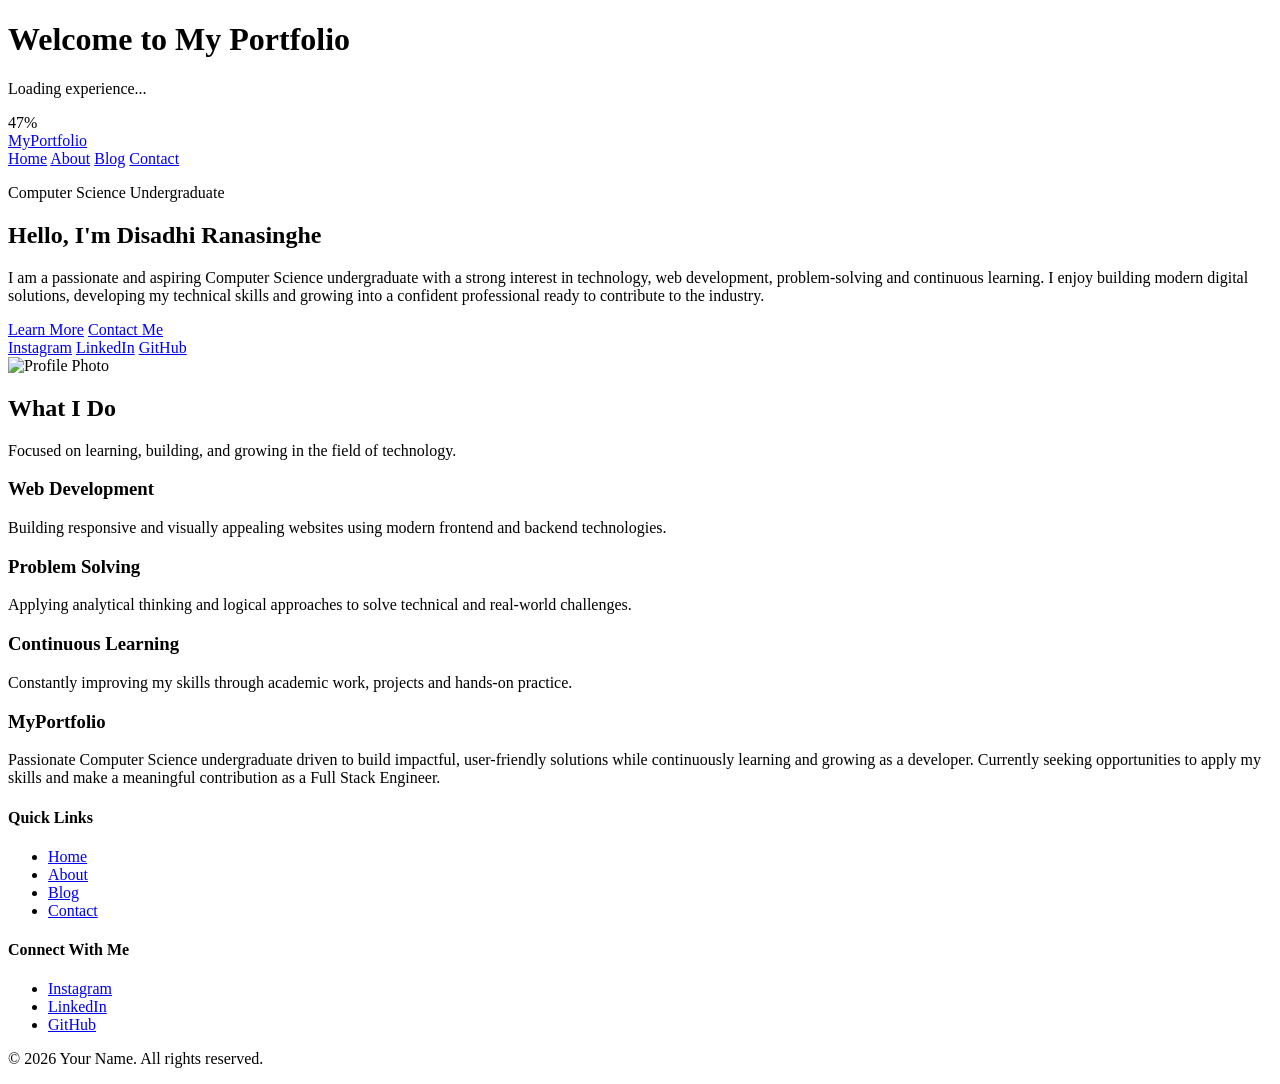
==== index.html @ 4876c29c "Added main pages of the portfolio Created main four pages of the portfolio which are index.html, abo" ====
<!DOCTYPE html>
<html lang="en">
<head>
  <meta charset="UTF-8" />
  <meta name="viewport" content="width=device-width, initial-scale=1.0" />
  <title>Home | Professional Portfolio</title>
  <link rel="stylesheet" href="style.css" />
</head>
<body>
<div id="welcome-screen">
  <div class="loader-box">
    <h1>Welcome to My Portfolio</h1>
    <p>Loading experience...</p>

    <div class="progress-wrap">
      <div class="progress-bar" id="progress-bar"></div>
    </div>

    <div class="progress-count" id="progress-count">1%</div>
  </div>
</div>

  <header class="header">
    <div class="container nav-container">
      <a href="index.html" class="logo">MyPortfolio</a>
      <nav class="nav">
        <a href="index.html" class="active">Home</a>
        <a href="about.html">About</a>
        <a href="blog.html">Blog</a>
        <a href="contact.html">Contact</a>
      </nav>
    </div>
  </header>

  <section class="hero">
    <div class="container hero-grid">
      <div class="hero-text fade-up">
        <p class="tag">Computer Science Undergraduate</p>
        <h1>Hello, I'm <span>Disadhi Ranasinghe</span></h1>
        <p class="lead">
          I am a passionate and aspiring Computer Science undergraduate with a strong
          interest in technology, web development, problem-solving and continuous
          learning. I enjoy building modern digital solutions, developing my technical
          skills and growing into a confident professional ready to contribute to the industry.
        </p>

        <div class="hero-buttons">
          <a href="about.html" class="btn btn-primary">Learn More</a>
          <a href="contact.html" class="btn btn-outline">Contact Me</a>
        </div>

        <div class="social-links">
          <a href="https://www.instagram.com/_disdyyy_?igsh=MXgzbHI1anJtemptaA%3D%3D&utm_source=qr" target="_blank">Instagram</a>
          <a href="https://www.linkedin.com/in/disadhi-ranasinghe-a74734332/" target="_blank">LinkedIn</a>
          <a href="https://github.com/disdyy" target="_blank">GitHub</a>
        </div>
      </div>

      <div class="hero-image fade-in">
        <img src="Images/Me.png" alt="Profile Photo" />
      </div>
    </div>
  </section>

  <section class="highlights section">
    <div class="container">
      <div class="section-title">
        <h2>What I Do</h2>
        <p>Focused on learning, building, and growing in the field of technology.</p>
      </div>

      <div class="card-grid">
        <div class="info-card">
          <h3>Web Development</h3>
          <p>
            Building responsive and visually appealing websites using modern frontend
            and backend technologies.
          </p>
        </div>
        <div class="info-card">
          <h3>Problem Solving</h3>
          <p>
            Applying analytical thinking and logical approaches to solve technical
            and real-world challenges.
          </p>
        </div>
        <div class="info-card">
          <h3>Continuous Learning</h3>
          <p>
            Constantly improving my skills through academic work, projects and
            hands-on practice.
          </p>
        </div>
      </div>
    </div>
  </section>

  <footer class="footer">
    <div class="container footer-grid">
      <div>
        <h3>MyPortfolio</h3>
        <p>Passionate Computer Science undergraduate driven to build impactful, user-friendly solutions while continuously learning and growing as a developer.
          Currently seeking opportunities to apply my skills and make a meaningful contribution as a Full Stack Engineer.
        </p>
      </div>

      <div>
        <h4>Quick Links</h4>
        <ul class="footer-links">
          <li><a href="index.html">Home</a></li>
          <li><a href="about.html">About</a></li>
          <li><a href="blog.html">Blog</a></li>
          <li><a href="contact.html">Contact</a></li>
        </ul>
      </div>

      <div>
        <h4>Connect With Me</h4>
        <ul class="footer-links">
          <li><a href="https://instagram.com/yourprofile" target="_blank">Instagram</a></li>
          <li><a href="https://linkedin.com/in/yourprofile" target="_blank">LinkedIn</a></li>
          <li><a href="https://github.com/yourprofile" target="_blank">GitHub</a></li>
        </ul>
      </div>
    </div>
    <div class="footer-bottom">
      <p>&copy; 2026 Your Name. All rights reserved.</p>
    </div>
  </footer>

  <script>
  window.addEventListener("load", function () {
    const welcomeScreen = document.getElementById("welcome-screen");
    const progressBar = document.getElementById("progress-bar");
    const progressCount = document.getElementById("progress-count");

    let count = 1;

    const interval = setInterval(() => {
      progressCount.textContent = count + "%";
      progressBar.style.width = count + "%";

      if (count >= 100) {
        clearInterval(interval);

        setTimeout(() => {
          welcomeScreen.classList.add("hide");
        }, 300);
      }

      count++;
    }, 25);
  });
</script>

</body>
</html>
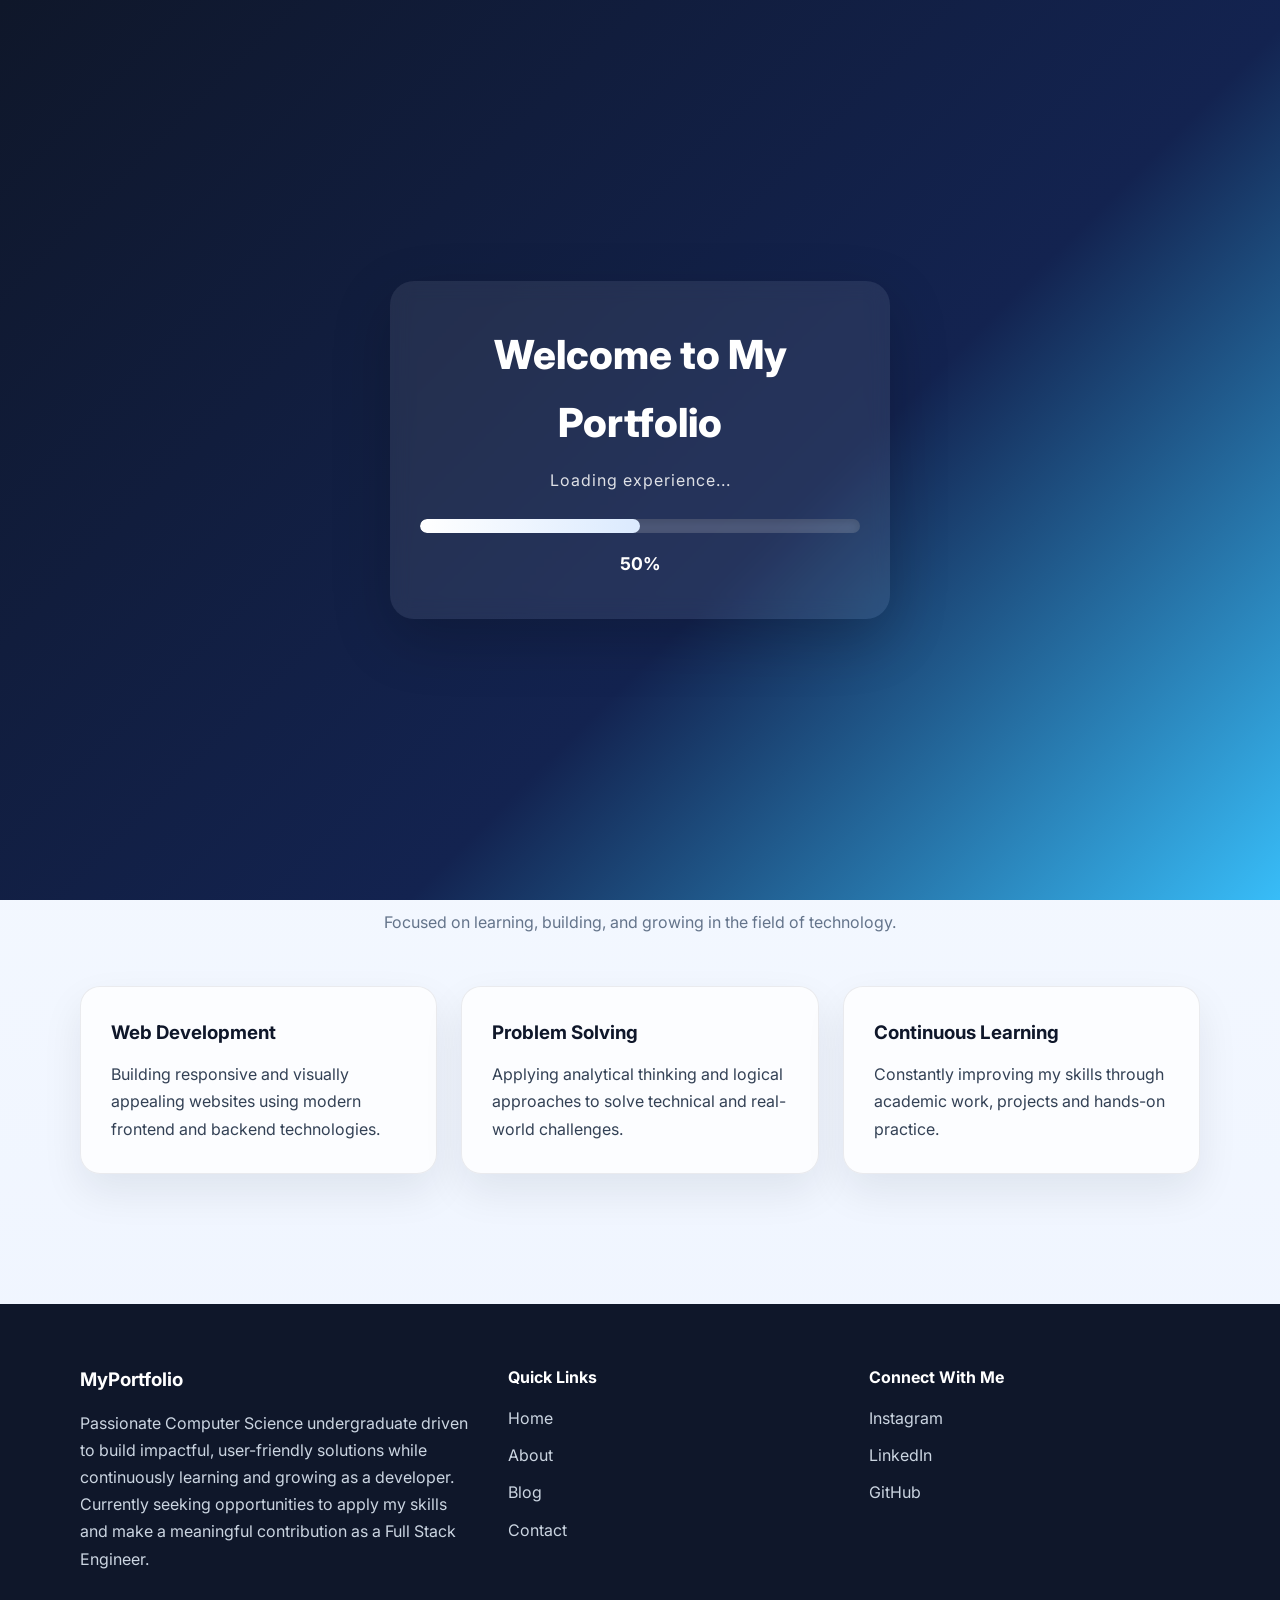
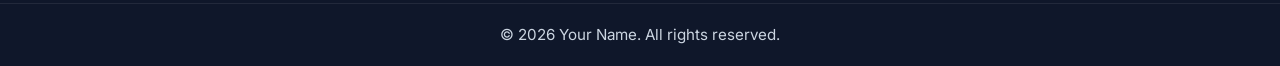
==== commit 7e81646f: "Fix image source case sensitivity in index.html" ====
--- a/index.html
+++ b/index.html
@@ -57,7 +57,7 @@
       </div>
 
       <div class="hero-image fade-in">
-        <img src="Images/Me.png" alt="Profile Photo" />
+        <img src="Images/me.png" alt="Profile Photo" />
       </div>
     </div>
   </section>
@@ -154,4 +154,4 @@
 </script>
 
 </body>
-</html>+</html>
--- a/style.css
+++ b/style.css
@@ -0,0 +1,638 @@
+@import url('https://fonts.googleapis.com/css2?family=Inter:wght@300;400;500;600;700;800;900&display=swap');
+
+:root {
+  --primary: #1d4ed8;
+  --primary-dark: #153e9f;
+  --secondary: #0f172a;
+  --accent: #38bdf8;
+  --light: #f8fafc;
+  --white: #ffffff;
+  --text: #334155;
+  --muted: #64748b;
+  --border: rgba(15, 23, 42, 0.08);
+  --shadow: 0 18px 40px rgba(15, 23, 42, 0.08);
+  --radius: 20px;
+  --transition: all 0.35s ease;
+}
+
+* {
+  margin: 0;
+  padding: 0;
+  box-sizing: border-box;
+}
+
+html {
+  scroll-behavior: smooth;
+}
+
+body {
+  font-family: 'Inter', sans-serif;
+  background: linear-gradient(180deg, #f8fbff 0%, #eef4ff 100%);
+  color: var(--text);
+  line-height: 1.7;
+}
+
+img {
+  width: 100%;
+  display: block;
+}
+
+a {
+  text-decoration: none;
+  color: inherit;
+}
+
+ul {
+  list-style: none;
+}
+
+.container {
+  width: min(1120px, 90%);
+  margin: 0 auto;
+}
+
+.section {
+  padding: 90px 0;
+}
+
+.top-space {
+  margin-top: 24px;
+}
+
+/* Header */
+.header {
+  position: sticky;
+  top: 0;
+  z-index: 1000;
+  background: rgba(255, 255, 255, 0.88);
+  backdrop-filter: blur(12px);
+  border-bottom: 1px solid var(--border);
+}
+
+.nav-container {
+  display: flex;
+  align-items: center;
+  justify-content: space-between;
+  padding: 18px 0;
+}
+
+.logo {
+  font-size: 1.5rem;
+  font-weight: 800;
+  color: var(--secondary);
+  letter-spacing: 0.5px;
+}
+
+.nav {
+  display: flex;
+  gap: 26px;
+}
+
+.nav a {
+  position: relative;
+  font-weight: 600;
+  color: var(--muted);
+  transition: var(--transition);
+}
+
+.nav a:hover,
+.nav a.active {
+  color: var(--primary);
+}
+
+.nav a::after {
+  content: "";
+  position: absolute;
+  left: 0;
+  bottom: -8px;
+  width: 0;
+  height: 2px;
+  background: var(--primary);
+  transition: var(--transition);
+}
+
+.nav a:hover::after,
+.nav a.active::after {
+  width: 100%;
+}
+
+/* Hero */
+.hero {
+  padding: 100px 0 80px;
+}
+
+.hero-grid {
+  display: grid;
+  grid-template-columns: 1.2fr 0.8fr;
+  align-items: center;
+  gap: 50px;
+}
+
+.tag {
+  display: inline-block;
+  padding: 8px 16px;
+  border-radius: 999px;
+  background: rgba(29, 78, 216, 0.08);
+  color: var(--primary);
+  font-weight: 700;
+  font-size: 0.9rem;
+  margin-bottom: 18px;
+}
+
+.hero-text h1 {
+  font-size: 3.4rem;
+  line-height: 1.15;
+  color: var(--secondary);
+  margin-bottom: 18px;
+}
+
+.hero-text h1 span {
+  color: var(--primary);
+}
+
+.lead {
+  font-size: 1.08rem;
+  color: var(--muted);
+  max-width: 620px;
+}
+
+.hero-buttons {
+  display: flex;
+  gap: 16px;
+  margin: 30px 0 24px;
+  flex-wrap: wrap;
+}
+
+.btn {
+  display: inline-block;
+  padding: 14px 24px;
+  border-radius: 12px;
+  font-weight: 700;
+  transition: var(--transition);
+}
+
+.btn-primary {
+  background: var(--primary);
+  color: var(--white);
+  box-shadow: var(--shadow);
+}
+
+.btn-primary:hover {
+  background: var(--primary-dark);
+  transform: translateY(-3px);
+}
+
+.btn-outline {
+  border: 2px solid var(--primary);
+  color: var(--primary);
+  background: transparent;
+}
+
+.btn-outline:hover {
+  background: var(--primary);
+  color: var(--white);
+  transform: translateY(-3px);
+}
+
+.cv-btn {
+  display: inline-flex;
+  align-items: center;
+  justify-content: center;
+  min-width: 220px;
+  padding: 14px 28px;
+  margin-top: 20px;
+  text-align: center;
+  border-radius: 12px;
+}
+
+.cv-btn,
+.cv-btn:link,
+.cv-btn:visited,
+.cv-btn:hover,
+.cv-btn:active {
+  color: #ffffff !important;
+}
+
+.hero-image {
+  position: relative;
+}
+
+.hero-image img,
+.about-image img {
+  border-radius: 28px;
+  box-shadow: 0 24px 60px rgba(15, 23, 42, 0.16);
+  object-fit: cover;
+}
+
+.hero-image img {
+  max-height: 620px;
+}
+
+/* Social links */
+.social-links {
+  display: flex;
+  gap: 20px;
+  flex-wrap: wrap;
+}
+
+.social-links a {
+  color: var(--secondary);
+  font-weight: 600;
+  transition: var(--transition);
+}
+
+.project-content a {
+  color: var(--primary);
+  font-weight: 700;
+}
+
+.project-content a:hover {
+  text-decoration: underline;
+}
+
+.social-links a:hover {
+  color: var(--primary);
+  transform: translateY(-2px);
+}
+
+/* Common sections */
+.section-title {
+  text-align: center;
+  margin-bottom: 50px;
+}
+
+.section-title h2 {
+  font-size: 2.3rem;
+  color: var(--secondary);
+  margin-bottom: 10px;
+}
+
+.section-title p {
+  color: var(--muted);
+}
+
+.card-grid {
+  display: grid;
+  grid-template-columns: repeat(3, 1fr);
+  gap: 24px;
+}
+
+.info-card,
+.mini-card,
+.contact-card {
+  background: rgba(255, 255, 255, 0.78);
+  border: 1px solid var(--border);
+  border-radius: var(--radius);
+  padding: 30px;
+  box-shadow: var(--shadow);
+  transition: var(--transition);
+}
+
+.info-card:hover,
+.mini-card:hover,
+.contact-card:hover,
+.project-card:hover {
+  transform: translateY(-8px);
+}
+
+.info-card h3,
+.mini-card h3,
+.contact-card h2 {
+  color: var(--secondary);
+  margin-bottom: 12px;
+}
+
+/* Page banner */
+.page-banner {
+  padding: 90px 0 60px;
+  text-align: center;
+}
+
+.page-banner h1 {
+  font-size: 3rem;
+  color: var(--secondary);
+  margin-bottom: 12px;
+}
+
+.page-banner p {
+  color: var(--muted);
+  font-size: 1.05rem;
+}
+
+/* About page */
+.about-grid {
+  display: grid;
+  grid-template-columns: 0.9fr 1.1fr;
+  gap: 50px;
+  align-items: flex-start;
+}
+
+.about-text h2 {
+  font-size: 2.3rem;
+  color: var(--secondary);
+  margin-bottom: 18px;
+}
+
+.about-text p {
+  color: var(--text);
+  margin-bottom: 22px;
+}
+
+.about-points {
+  display: grid;
+  grid-template-columns: 1fr;
+  gap: 18px;
+}
+
+/* Blog / Projects */
+.project-list {
+  display: grid;
+  gap: 30px;
+}
+
+.project-card {
+  display: grid;
+  grid-template-columns: 0.95fr 1.05fr;
+  gap: 28px;
+  align-items: center;
+  background: rgba(255, 255, 255, 0.8);
+  border: 1px solid var(--border);
+  border-radius: 24px;
+  overflow: hidden;
+  box-shadow: var(--shadow);
+  transition: var(--transition);
+}
+
+.project-card img {
+  height: 100%;
+  min-height: 280px;
+  object-fit: cover;
+}
+
+.project-content {
+  padding: 30px;
+}
+
+.project-content h2 {
+  color: var(--secondary);
+  margin-bottom: 10px;
+  font-size: 1.7rem;
+}
+
+.tech-stack {
+  color: var(--primary);
+  font-weight: 700;
+  margin-bottom: 16px;
+}
+
+/* Contact */
+.contact-grid {
+  display: grid;
+  grid-template-columns: 1fr 1fr;
+  gap: 28px;
+}
+
+.contact-card p {
+  margin-bottom: 12px;
+}
+
+.contact-card a {
+  color: var(--primary);
+  word-break: break-word;
+}
+
+/* Footer */
+.footer {
+  background: var(--secondary);
+  color: #cbd5e1;
+  margin-top: 40px;
+}
+
+.footer-grid {
+  display: grid;
+  grid-template-columns: 1.2fr 1fr 1fr;
+  gap: 30px;
+  padding: 60px 0 30px;
+}
+
+.footer h3,
+.footer h4 {
+  color: var(--white);
+  margin-bottom: 14px;
+}
+
+.footer-links li {
+  margin-bottom: 10px;
+}
+
+.footer-links a {
+  color: #cbd5e1;
+  transition: var(--transition);
+}
+
+.footer-links a:hover {
+  color: var(--accent);
+}
+
+.footer-bottom {
+  text-align: center;
+  padding: 18px 0;
+  border-top: 1px solid rgba(255, 255, 255, 0.08);
+  font-size: 0.95rem;
+}
+
+/* Animations */
+.fade-up {
+  animation: fadeUp 1s ease forwards;
+}
+
+.fade-in {
+  animation: fadeIn 1.2s ease forwards;
+}
+
+@keyframes fadeUp {
+  from {
+    opacity: 0;
+    transform: translateY(35px);
+  }
+  to {
+    opacity: 1;
+    transform: translateY(0);
+  }
+}
+
+@keyframes fadeIn {
+  from {
+    opacity: 0;
+    transform: scale(0.96);
+  }
+  to {
+    opacity: 1;
+    transform: scale(1);
+  }
+}
+
+/* Responsive */
+@media (max-width: 992px) {
+  .hero-grid,
+  .about-grid,
+  .project-card,
+  .contact-grid,
+  .footer-grid,
+  .card-grid {
+    grid-template-columns: 1fr;
+  }
+
+  .hero-text h1 {
+    font-size: 2.8rem;
+  }
+
+  .page-banner h1 {
+    font-size: 2.4rem;
+  }
+
+  .project-card img {
+    min-height: 240px;
+  }
+}
+
+@media (max-width: 768px) {
+  .nav-container {
+    flex-direction: column;
+    gap: 14px;
+  }
+
+  .nav {
+    flex-wrap: wrap;
+    justify-content: center;
+  }
+
+  .hero {
+    padding-top: 70px;
+  }
+
+  .hero-text h1 {
+    font-size: 2.3rem;
+  }
+
+  .section {
+    padding: 70px 0;
+  }
+
+  .page-banner {
+    padding: 70px 0 40px;
+  }
+
+  .btn {
+    width: 100%;
+    text-align: center;
+  }
+
+  .hero-buttons {
+    flex-direction: column;
+  }
+}
+/* Welcome Screen */
+#welcome-screen {
+  position: fixed;
+  inset: 0;
+  background: linear-gradient(135deg, #0f172a 0%, #132350 60%, #38bdf8 100%);
+  display: flex;
+  align-items: center;
+  justify-content: center;
+  z-index: 5000;
+  transition: opacity 0.8s ease, visibility 0.8s ease;
+}
+
+#welcome-screen.hide {
+  opacity: 0;
+  visibility: hidden;
+  pointer-events: none;
+}
+
+.loader-box {
+  width: min(500px, 88%);
+  text-align: center;
+  color: #ffffff;
+  padding: 40px 30px;
+  border-radius: 24px;
+  background: rgba(255, 255, 255, 0.08);
+  backdrop-filter: blur(10px);
+  box-shadow: 0 20px 60px rgba(0, 0, 0, 0.2);
+  animation: fadeUpLoader 1s ease;
+}
+
+.loader-box h1 {
+  font-size: 2.5rem;
+  margin-bottom: 10px;
+  font-weight: 800;
+}
+
+.loader-box p {
+  font-size: 1rem;
+  margin-bottom: 24px;
+  color: rgba(255, 255, 255, 0.85);
+  letter-spacing: 1px;
+}
+
+.progress-wrap {
+  width: 100%;
+  height: 14px;
+  background: rgba(255, 255, 255, 0.18);
+  border-radius: 999px;
+  overflow: hidden;
+  box-shadow: inset 0 2px 8px rgba(0, 0, 0, 0.15);
+}
+
+.progress-bar {
+  width: 1%;
+  height: 100%;
+  background: linear-gradient(90deg, #ffffff, #dbeafe);
+  border-radius: 999px;
+  transition: width 0.2s linear;
+}
+
+.progress-count {
+  margin-top: 16px;
+  font-size: 1.1rem;
+  font-weight: 700;
+  color: #ffffff;
+}
+
+@keyframes fadeUpLoader {
+  from {
+    opacity: 0;
+    transform: translateY(25px) scale(0.96);
+  }
+  to {
+    opacity: 1;
+    transform: translateY(0) scale(1);
+  }
+}
+@media (max-width: 768px) {
+  .loader-box h1 {
+    font-size: 1.8rem;
+  }
+
+  .loader-box {
+    padding: 30px 20px;
+  }
+
+  .progress-count {
+    font-size: 1rem;
+  }
+}
+@media (max-width: 768px) {
+  .loader-box h1 {
+    font-size: 1.8rem;
+  }
+
+  .loader-box {
+    padding: 30px 20px;
+  }
+
+  .progress-count {
+    font-size: 1rem;
+  }
+}
+
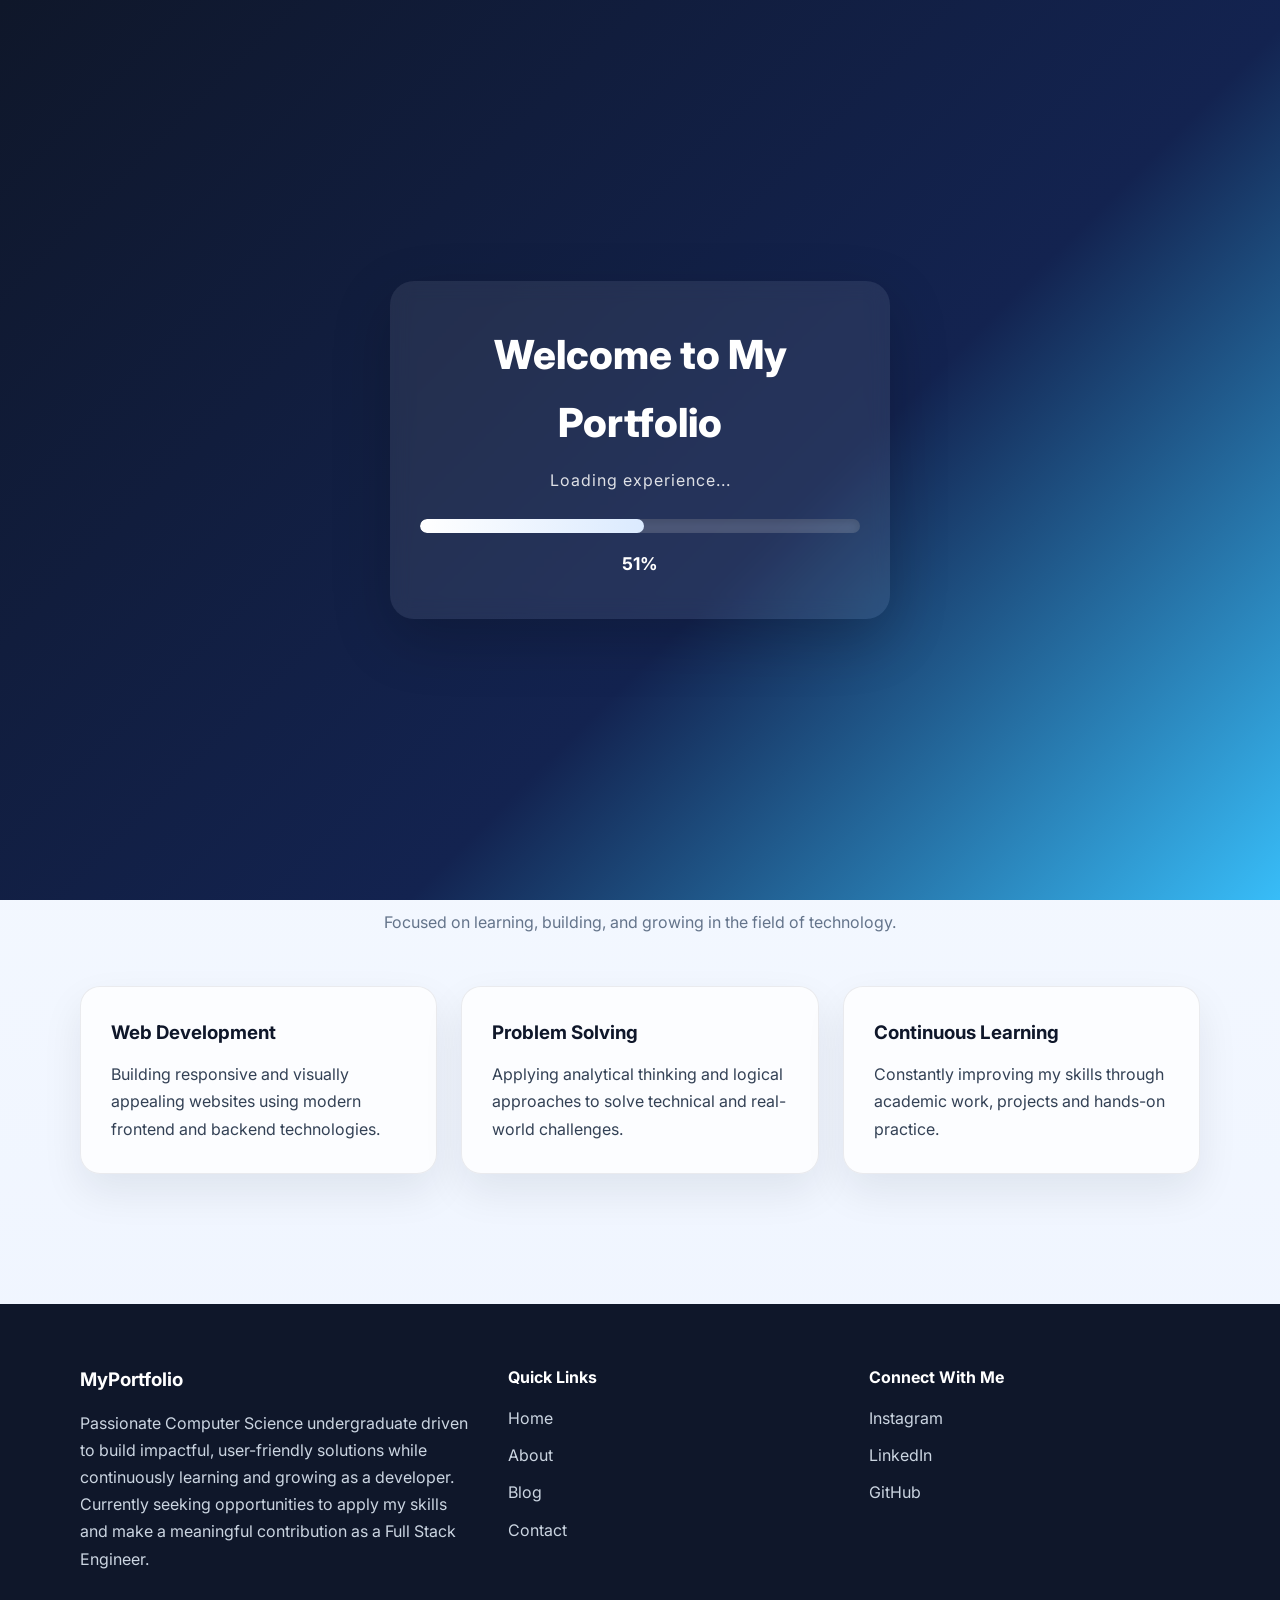
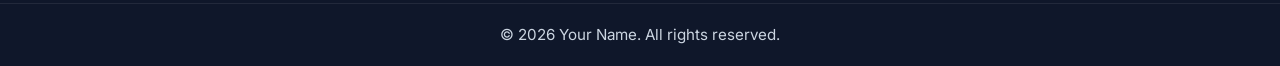
==== commit d32a706e: "Update social media links in footer" ====
--- a/index.html
+++ b/index.html
@@ -117,9 +117,9 @@
       <div>
         <h4>Connect With Me</h4>
         <ul class="footer-links">
-          <li><a href="https://instagram.com/yourprofile" target="_blank">Instagram</a></li>
-          <li><a href="https://linkedin.com/in/yourprofile" target="_blank">LinkedIn</a></li>
-          <li><a href="https://github.com/yourprofile" target="_blank">GitHub</a></li>
+          <li><a href="https://www.instagram.com/_disdyyy_?igsh=MXgzbHI1anJtemptaA%3D%3D&utm_source=qr" target="_blank">Instagram</a></li>
+          <li><a href="https://www.linkedin.com/in/disadhiranasinghe/" target="_blank">LinkedIn</a></li>
+          <li><a href="https://github.com/disdyy" target="_blank">GitHub</a></li>
         </ul>
       </div>
     </div>
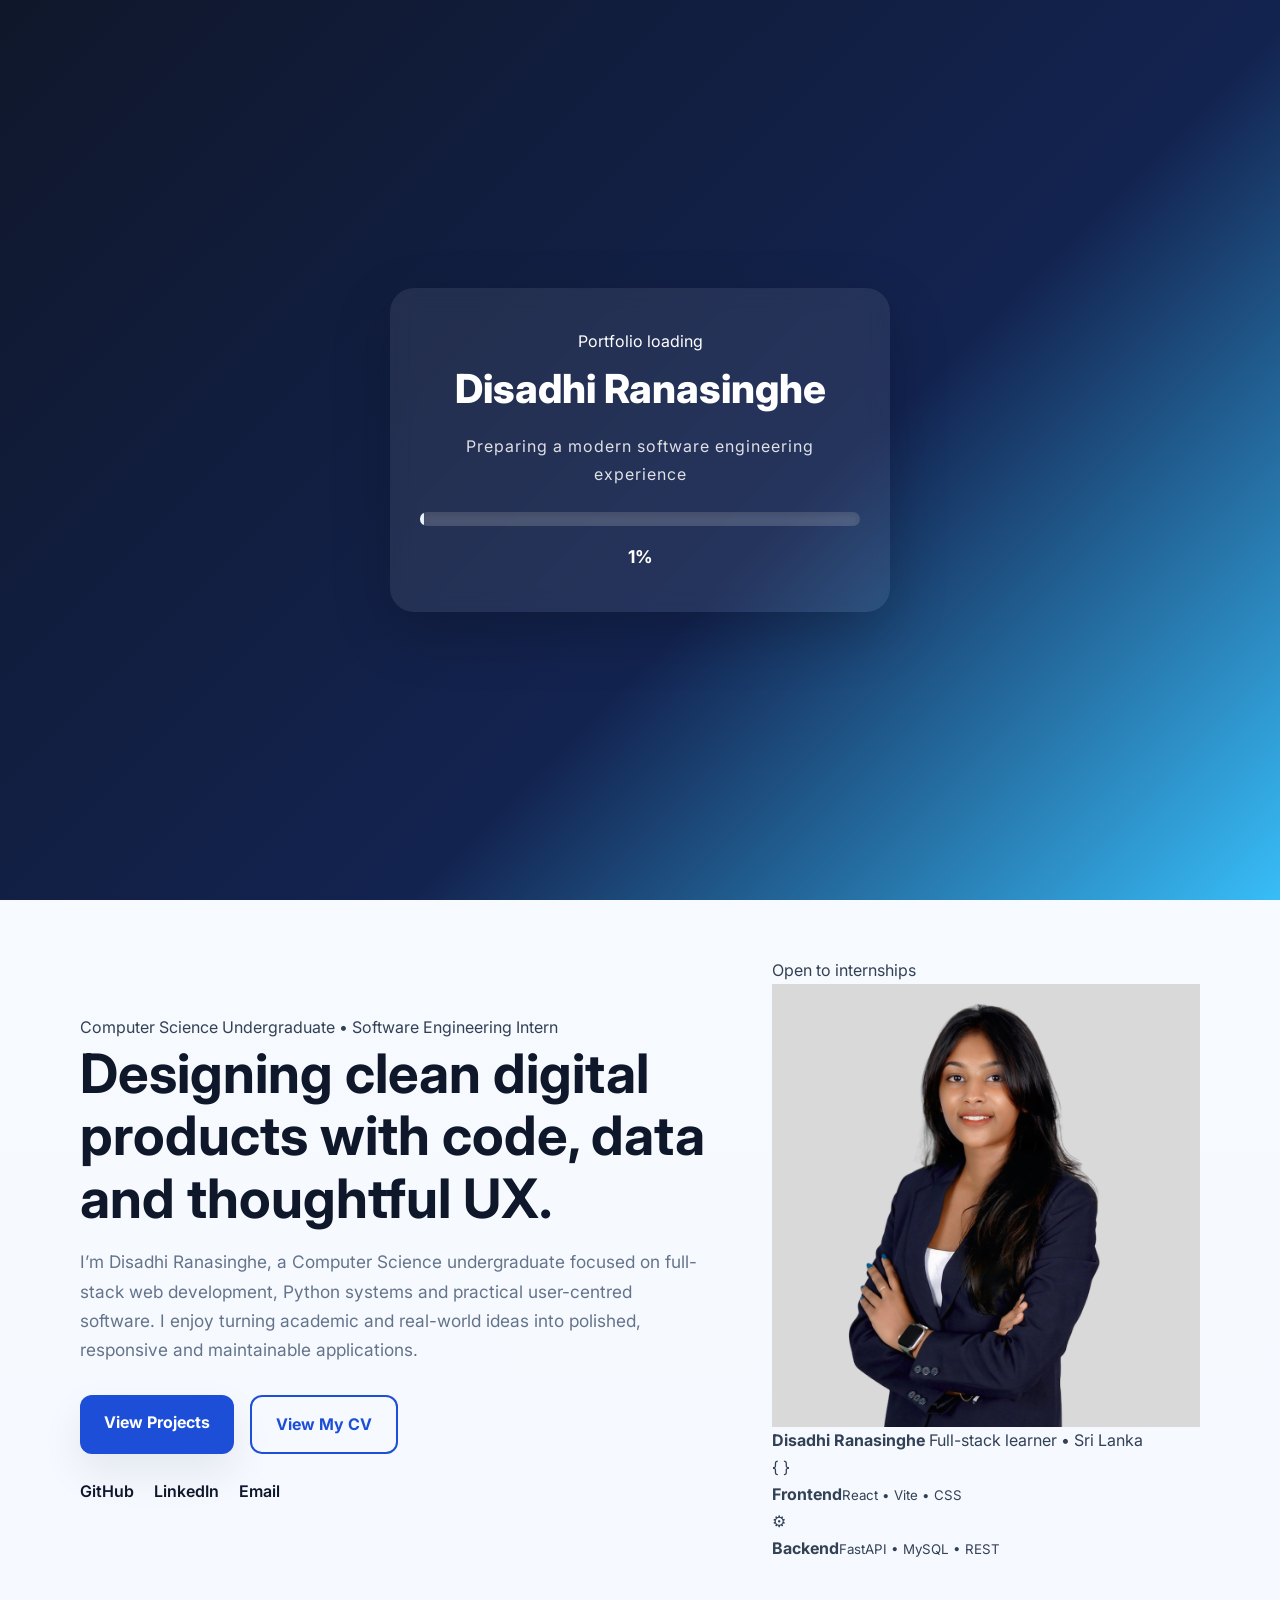
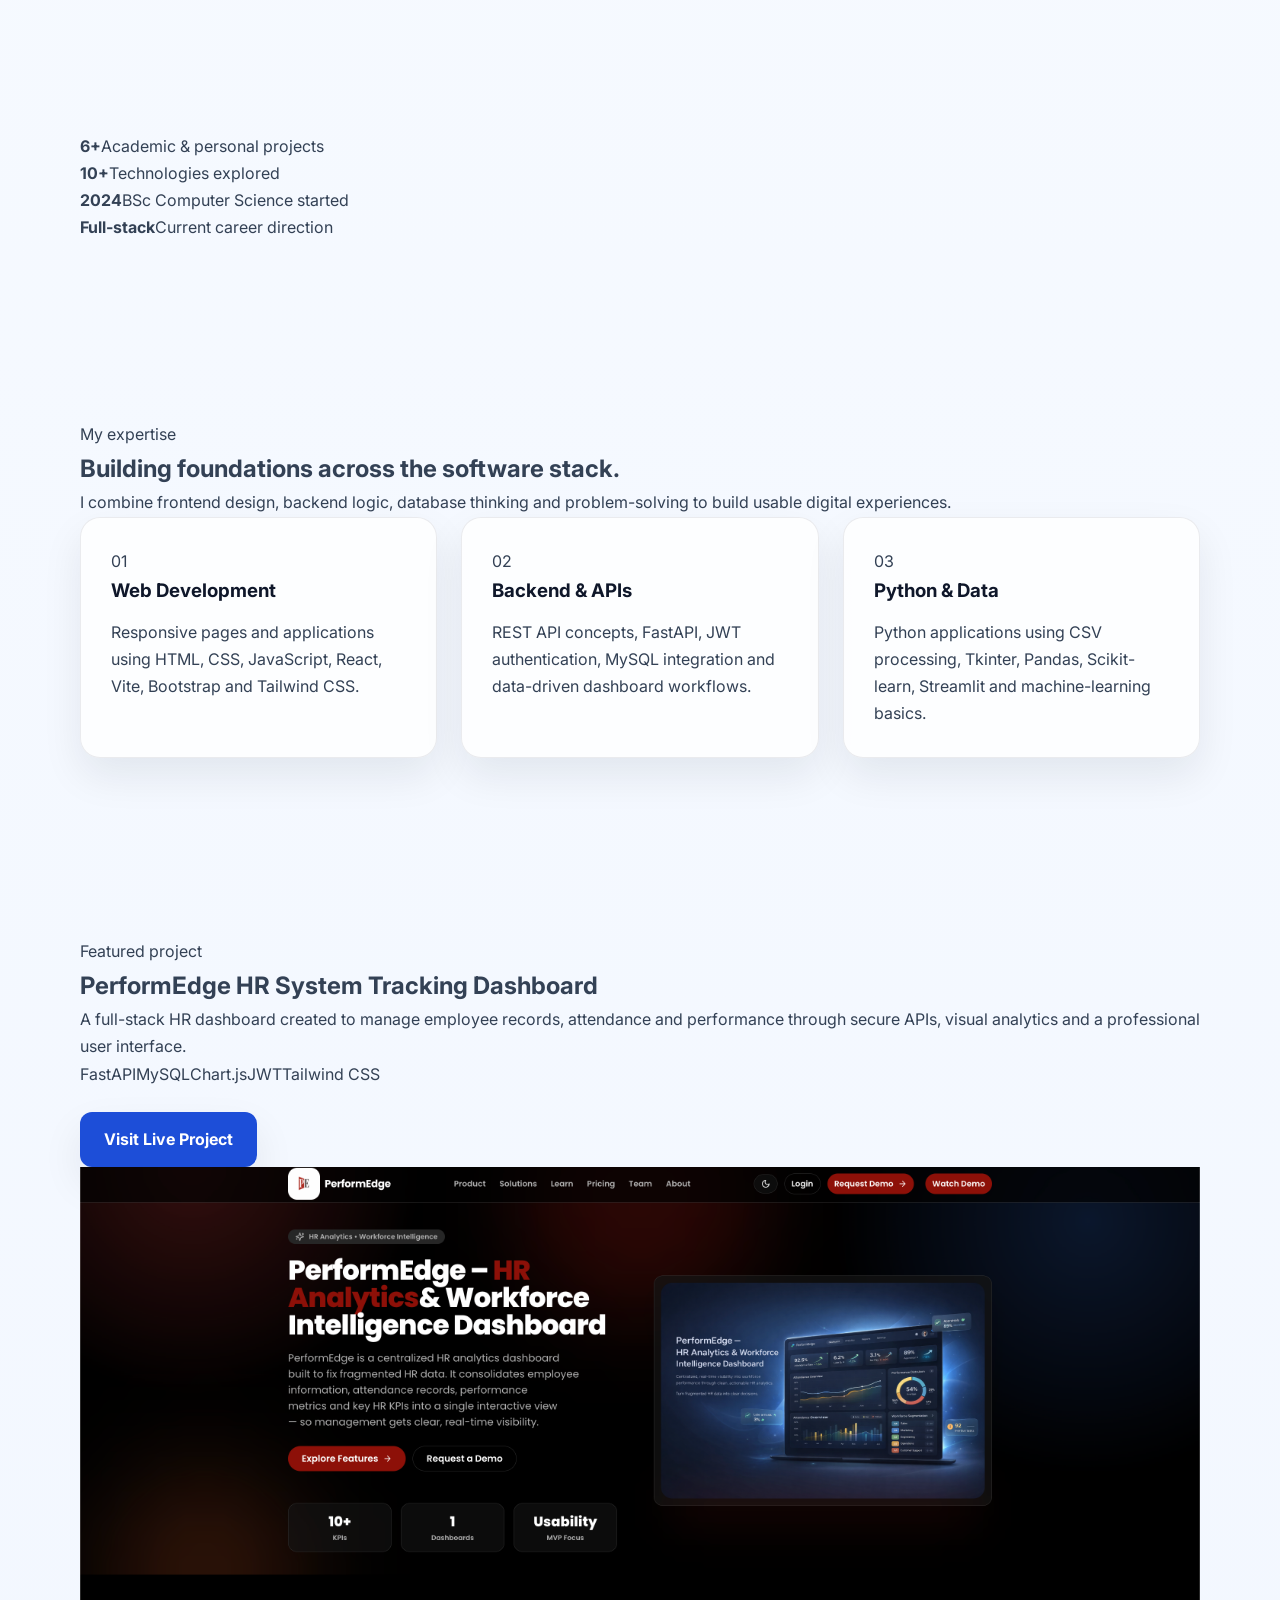
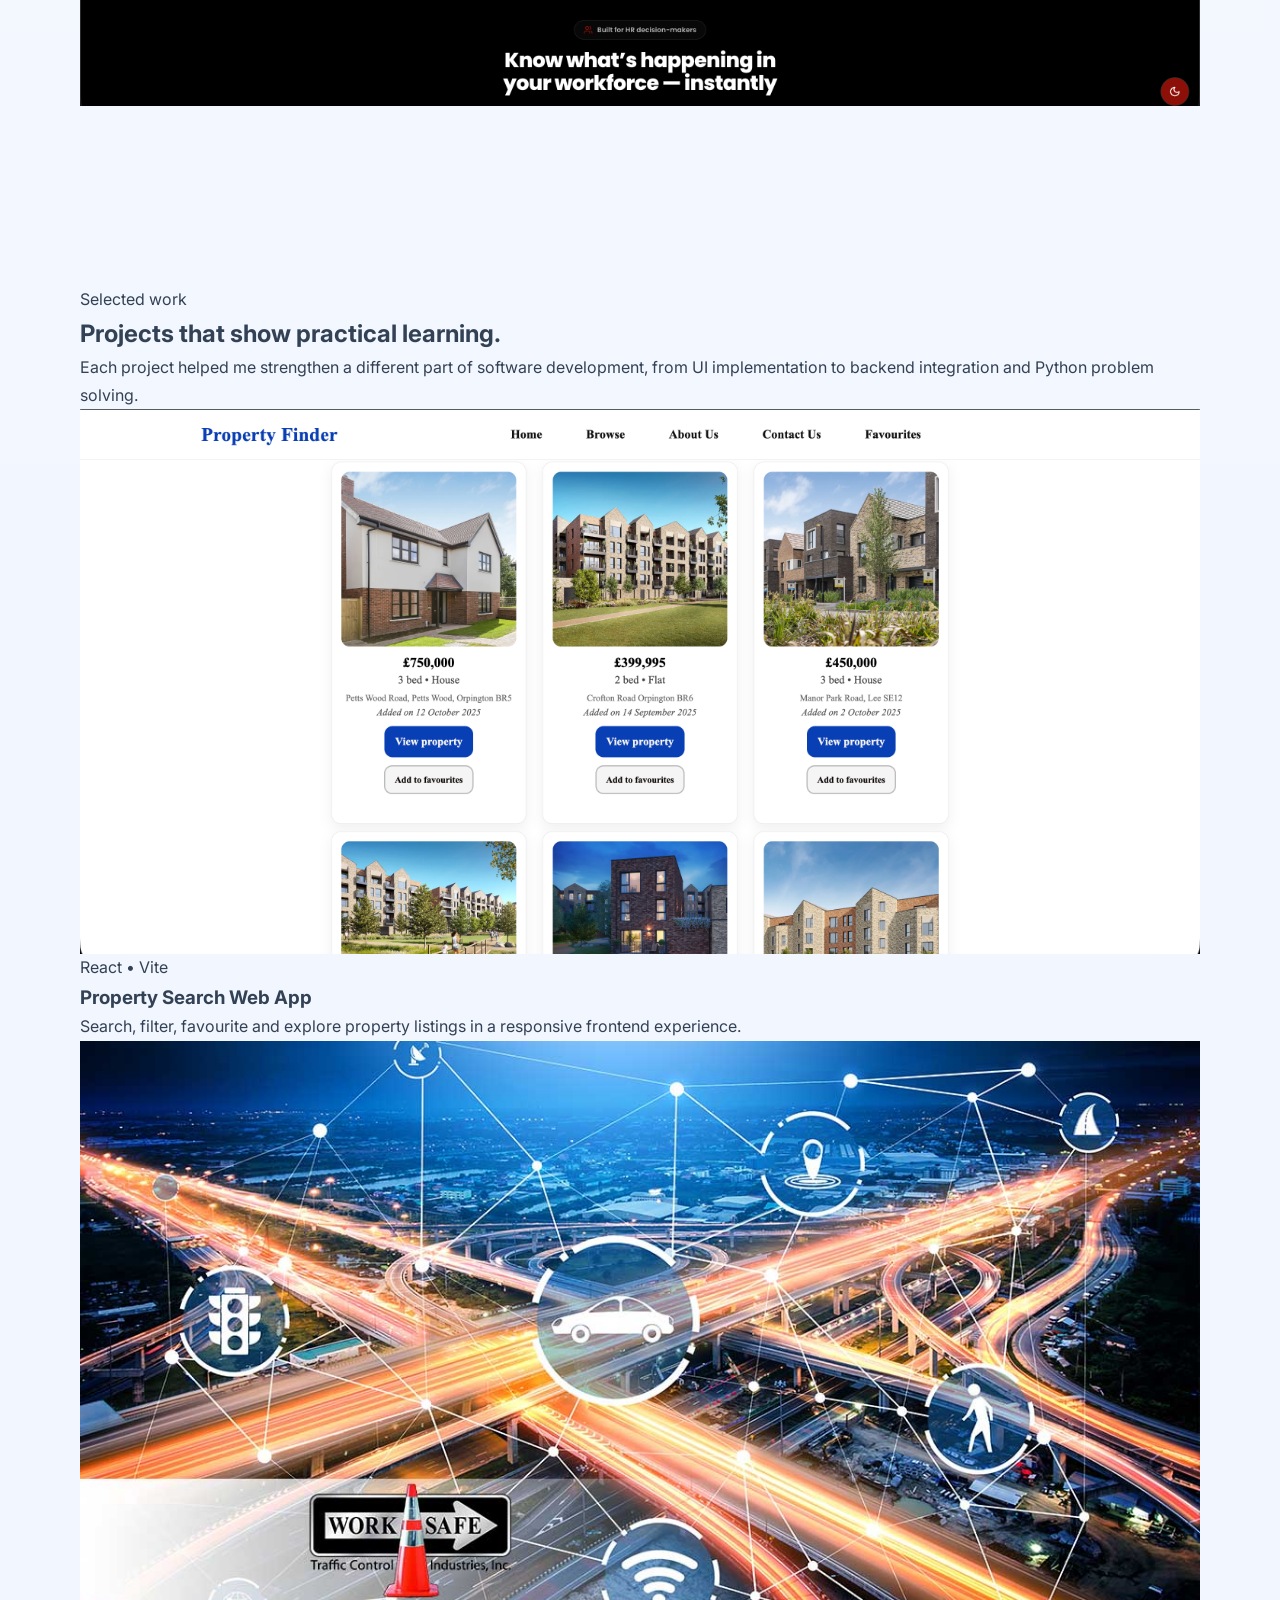
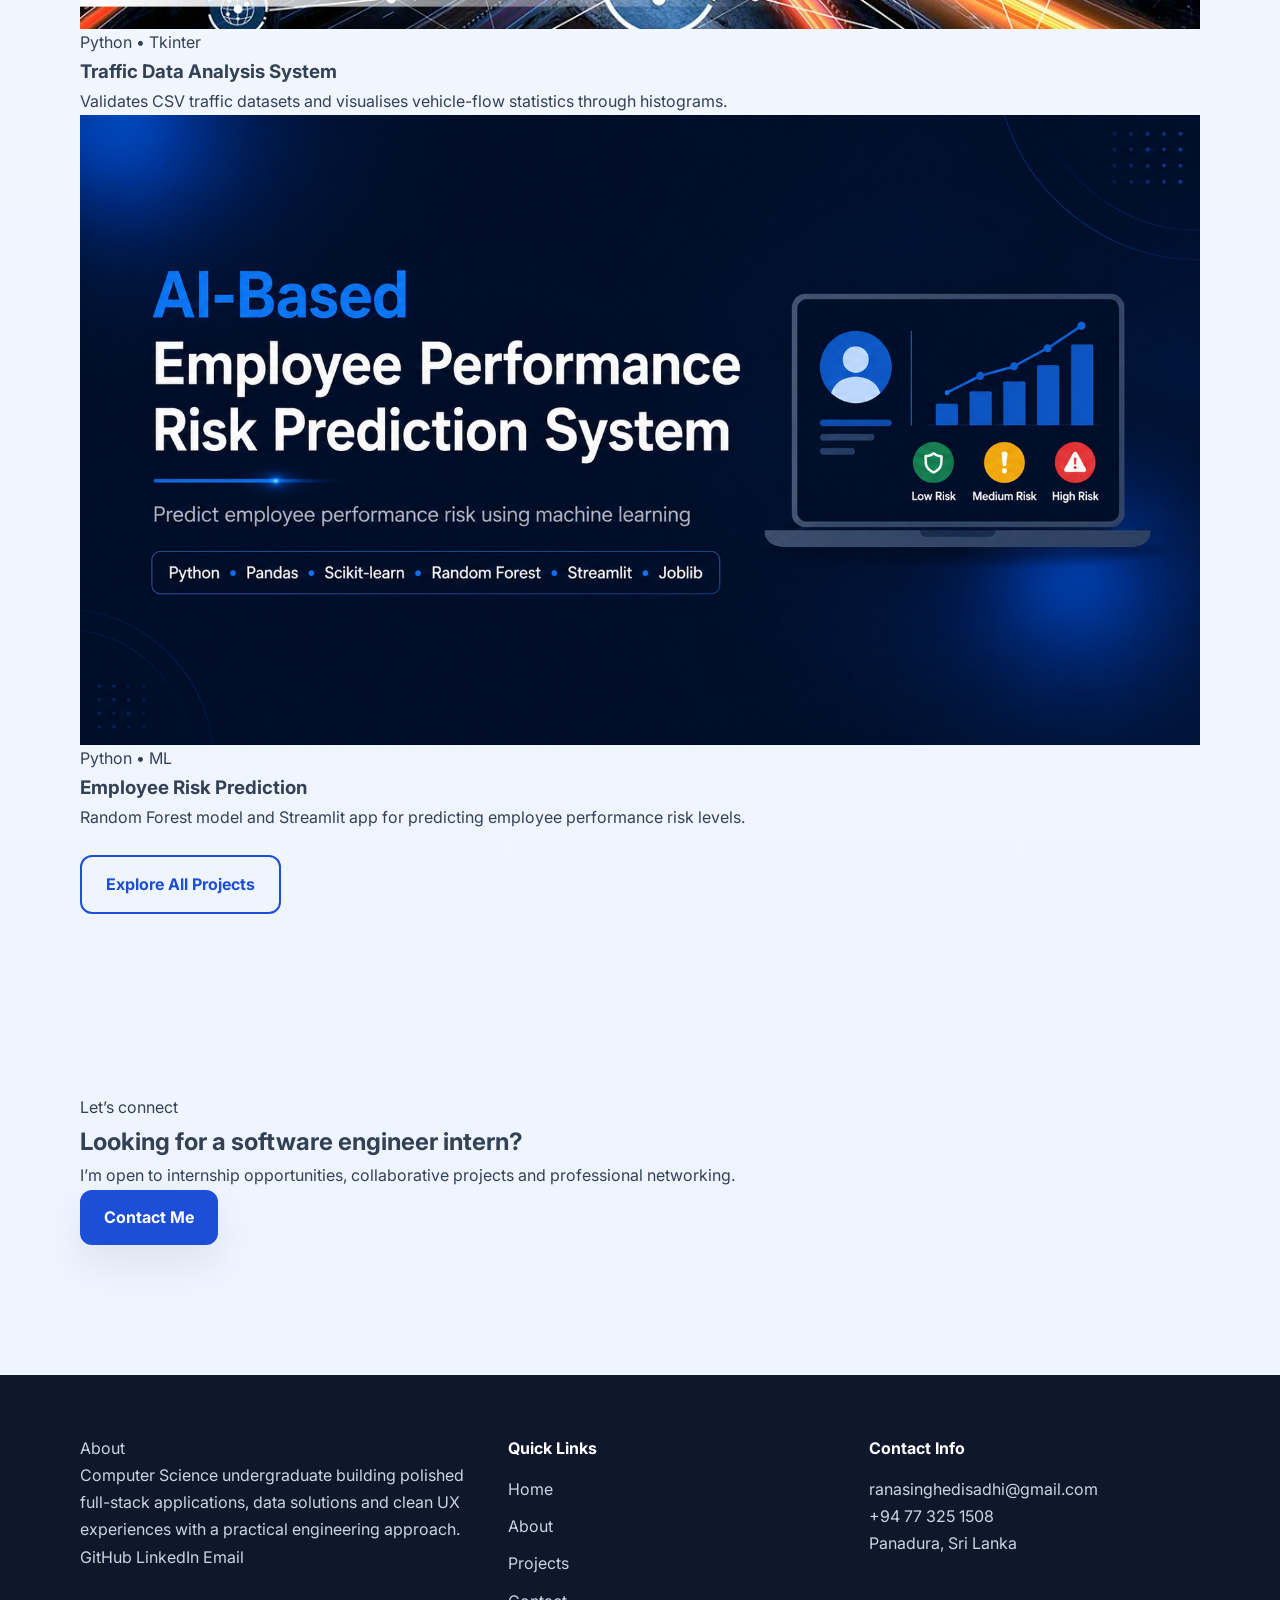
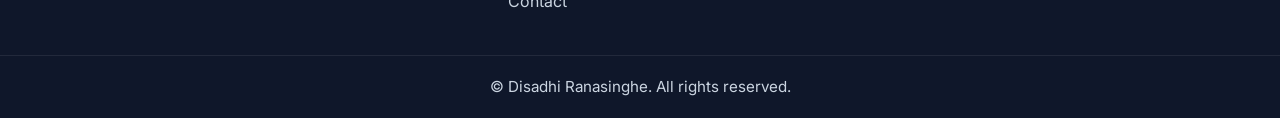
==== commit 723ec7ce: "Revise index.html for portfolio enhancements Updated the homepage layout and content for improved us" ====
--- a/index.html
+++ b/index.html
@@ -3,155 +3,223 @@
 <head>
   <meta charset="UTF-8" />
   <meta name="viewport" content="width=device-width, initial-scale=1.0" />
-  <title>Home | Professional Portfolio</title>
+  <meta name="description" content="Disadhi Ranasinghe - Computer Science undergraduate and software engineering intern portfolio." />
+  <meta name="theme-color" content="#07111f" />
+  <title>Disadhi Ranasinghe | Software Engineering Portfolio</title>
+  <link rel="preconnect" href="https://fonts.googleapis.com" />
+  <link rel="preconnect" href="https://fonts.gstatic.com" crossorigin />
   <link rel="stylesheet" href="style.css" />
 </head>
 <body>
-<div id="welcome-screen">
-  <div class="loader-box">
-    <h1>Welcome to My Portfolio</h1>
-    <p>Loading experience...</p>
-
-    <div class="progress-wrap">
-      <div class="progress-bar" id="progress-bar"></div>
-    </div>
-
-    <div class="progress-count" id="progress-count">1%</div>
+  <div id="welcome-screen" aria-hidden="true">
+    <div class="loader-box">
+      <span class="loader-kicker">Portfolio loading</span>
+      <h1>Disadhi Ranasinghe</h1>
+      <p>Preparing a modern software engineering experience</p>
+      <div class="progress-wrap"><div class="progress-bar" id="progress-bar"></div></div>
+      <div class="progress-count" id="progress-count">1%</div>
+    </div>
   </div>
-</div>
 
   <header class="header">
     <div class="container nav-container">
-      <a href="index.html" class="logo">MyPortfolio</a>
-      <nav class="nav">
+      <a href="index.html" class="logo" aria-label="Disadhi Ranasinghe home">
+        <img src="Images/DR_logo.jpeg" alt="Disadhi Ranasinghe logo" class="logo-img" style="border-radius: 8px;" />
+      </a>
+      <button class="nav-toggle" type="button" aria-label="Open navigation" aria-expanded="false">
+        <span></span><span></span><span></span>
+      </button>
+      <nav class="nav" aria-label="Main navigation">
         <a href="index.html" class="active">Home</a>
         <a href="about.html">About</a>
-        <a href="blog.html">Blog</a>
+        <a href="blog.html">Projects</a>
         <a href="contact.html">Contact</a>
       </nav>
     </div>
   </header>
 
-  <section class="hero">
-    <div class="container hero-grid">
-      <div class="hero-text fade-up">
-        <p class="tag">Computer Science Undergraduate</p>
-        <h1>Hello, I'm <span>Disadhi Ranasinghe</span></h1>
-        <p class="lead">
-          I am a passionate and aspiring Computer Science undergraduate with a strong
-          interest in technology, web development, problem-solving and continuous
-          learning. I enjoy building modern digital solutions, developing my technical
-          skills and growing into a confident professional ready to contribute to the industry.
-        </p>
-
-        <div class="hero-buttons">
-          <a href="about.html" class="btn btn-primary">Learn More</a>
-          <a href="contact.html" class="btn btn-outline">Contact Me</a>
-        </div>
-
-        <div class="social-links">
-          <a href="https://www.instagram.com/_disdyyy_?igsh=MXgzbHI1anJtemptaA%3D%3D&utm_source=qr" target="_blank">Instagram</a>
-          <a href="https://www.linkedin.com/in/disadhi-ranasinghe-a74734332/" target="_blank">LinkedIn</a>
-          <a href="https://github.com/disdyy" target="_blank">GitHub</a>
-        </div>
-      </div>
-
-      <div class="hero-image fade-in">
-        <img src="Images/me.png" alt="Profile Photo" />
-      </div>
-    </div>
-  </section>
-
-  <section class="highlights section">
-    <div class="container">
-      <div class="section-title">
-        <h2>What I Do</h2>
-        <p>Focused on learning, building, and growing in the field of technology.</p>
-      </div>
-
-      <div class="card-grid">
-        <div class="info-card">
-          <h3>Web Development</h3>
-          <p>
-            Building responsive and visually appealing websites using modern frontend
-            and backend technologies.
+  <main>
+    <section class="hero hero-home" id="home">
+      <div class="hero-orb hero-orb-one"></div>
+      <div class="hero-orb hero-orb-two"></div>
+      <div class="container hero-grid">
+        <div class="hero-text reveal">
+          <p class="eyebrow">Computer Science Undergraduate • Software Engineering Intern</p>
+          <h1>Designing clean digital products with code, data and thoughtful UX.</h1>
+          <p class="lead">
+            I’m Disadhi Ranasinghe, a Computer Science undergraduate focused on full-stack web development, Python systems and practical user-centred software. I enjoy turning academic and real-world ideas into polished, responsive and maintainable applications.
           </p>
-        </div>
-        <div class="info-card">
-          <h3>Problem Solving</h3>
-          <p>
-            Applying analytical thinking and logical approaches to solve technical
-            and real-world challenges.
-          </p>
-        </div>
-        <div class="info-card">
-          <h3>Continuous Learning</h3>
-          <p>
-            Constantly improving my skills through academic work, projects and
-            hands-on practice.
-          </p>
-        </div>
-      </div>
-    </div>
-  </section>
+
+          <div class="hero-buttons">
+            <a href="blog.html" class="btn btn-primary">View Projects</a>
+            <a href="CV/Disadhi_Ranasinghe_CV.pdf" target="_blank" rel="noopener" class="btn btn-outline">View My CV</a>
+          </div>
+
+          <div class="social-links" aria-label="Social links">
+            <a href="https://github.com/disdyy" target="_blank" rel="noopener">GitHub</a>
+            <a href="https://www.linkedin.com/in/disadhi-ranasinghe-a74734332/" target="_blank" rel="noopener">LinkedIn</a>
+            <a href="mailto:ranasinghedisadhi@gmail.com">Email</a>
+          </div>
+        </div>
+
+        <div class="hero-visual reveal delay-1">
+          <div class="profile-card">
+            <div class="status-pill"><span></span> Open to internships</div>
+            <img src="Images/me.png" alt="Disadhi Ranasinghe" />
+            <div class="profile-meta">
+              <strong>Disadhi Ranasinghe</strong>
+              <span>Full-stack learner • Sri Lanka</span>
+            </div>
+          </div>
+          <div class="floating-card floating-card-top">
+            <span class="floating-icon">{ }</span>
+            <div><strong>Frontend</strong><small>React • Vite • CSS</small></div>
+          </div>
+          <div class="floating-card floating-card-bottom">
+            <span class="floating-icon">⚙</span>
+            <div><strong>Backend</strong><small>FastAPI • MySQL • REST</small></div>
+          </div>
+        </div>
+      </div>
+    </section>
+
+    <section class="section compact-section">
+      <div class="container stats-grid reveal">
+        <div class="stat-card"><strong>6+</strong><span>Academic & personal projects</span></div>
+        <div class="stat-card"><strong>10+</strong><span>Technologies explored</span></div>
+        <div class="stat-card"><strong>2024</strong><span>BSc Computer Science started</span></div>
+        <div class="stat-card"><strong>Full-stack</strong><span>Current career direction</span></div>
+      </div>
+    </section>
+
+    <section class="section" id="expertise">
+      <div class="container">
+        <div class="section-heading reveal">
+          <span class="section-label">My expertise</span>
+          <h2>Building foundations across the software stack.</h2>
+          <p>I combine frontend design, backend logic, database thinking and problem-solving to build usable digital experiences.</p>
+        </div>
+
+        <div class="card-grid expertise-grid">
+          <article class="info-card reveal">
+            <span class="card-icon">01</span>
+            <h3>Web Development</h3>
+            <p>Responsive pages and applications using HTML, CSS, JavaScript, React, Vite, Bootstrap and Tailwind CSS.</p>
+          </article>
+          <article class="info-card reveal delay-1">
+            <span class="card-icon">02</span>
+            <h3>Backend & APIs</h3>
+            <p>REST API concepts, FastAPI, JWT authentication, MySQL integration and data-driven dashboard workflows.</p>
+          </article>
+          <article class="info-card reveal delay-2">
+            <span class="card-icon">03</span>
+            <h3>Python & Data</h3>
+            <p>Python applications using CSV processing, Tkinter, Pandas, Scikit-learn, Streamlit and machine-learning basics.</p>
+          </article>
+        </div>
+      </div>
+    </section>
+
+    <section class="section feature-section">
+      <div class="container split-grid">
+        <div class="section-heading left reveal">
+          <span class="section-label">Featured project</span>
+          <h2>PerformEdge HR System Tracking Dashboard</h2>
+          <p>A full-stack HR dashboard created to manage employee records, attendance and performance through secure APIs, visual analytics and a professional user interface.</p>
+          <div class="pill-row">
+            <span>FastAPI</span><span>MySQL</span><span>Chart.js</span><span>JWT</span><span>Tailwind CSS</span>
+          </div>
+          <a href="https://performedge.me/" target="_blank" rel="noopener" class="btn btn-primary top-space">Visit Live Project</a>
+        </div>
+        <div class="project-preview reveal delay-1">
+          <img src="Images/PerformEdge.png" alt="PerformEdge dashboard preview" />
+        </div>
+      </div>
+    </section>
+
+    <section class="section" id="projects-preview">
+      <div class="container">
+        <div class="section-heading reveal">
+          <span class="section-label">Selected work</span>
+          <h2>Projects that show practical learning.</h2>
+          <p>Each project helped me strengthen a different part of software development, from UI implementation to backend integration and Python problem solving.</p>
+        </div>
+        <div class="mini-project-grid">
+          <article class="mini-project-card reveal">
+            <img src="Images/PropertySearch.png" alt="Property Search web application" />
+            <div>
+              <span>React • Vite</span>
+              <h3>Property Search Web App</h3>
+              <p>Search, filter, favourite and explore property listings in a responsive frontend experience.</p>
+            </div>
+          </article>
+          <article class="mini-project-card reveal delay-1">
+            <img src="Images/traffic-data.jpg" alt="Traffic data analysis project" />
+            <div>
+              <span>Python • Tkinter</span>
+              <h3>Traffic Data Analysis System</h3>
+              <p>Validates CSV traffic datasets and visualises vehicle-flow statistics through histograms.</p>
+            </div>
+          </article>
+          <article class="mini-project-card reveal delay-2">
+            <img src="Images/AI_Based_Risk_Prediction_System.png" alt="Employee risk prediction project" />
+            <div>
+              <span>Python • ML</span>
+              <h3>Employee Risk Prediction</h3>
+              <p>Random Forest model and Streamlit app for predicting employee performance risk levels.</p>
+            </div>
+          </article>
+        </div>
+        <div class="center top-space reveal">
+          <a href="blog.html" class="btn btn-outline">Explore All Projects</a>
+        </div>
+      </div>
+    </section>
+
+    <section class="section contact-strip">
+      <div class="container contact-strip-inner reveal">
+        <div>
+          <span class="section-label">Let’s connect</span>
+          <h2>Looking for a software engineer intern?</h2>
+          <p>I’m open to internship opportunities, collaborative projects and professional networking.</p>
+        </div>
+        <a href="contact.html" class="btn btn-primary">Contact Me</a>
+      </div>
+    </section>
+  </main>
 
   <footer class="footer">
     <div class="container footer-grid">
-      <div>
-        <h3>MyPortfolio</h3>
-        <p>Passionate Computer Science undergraduate driven to build impactful, user-friendly solutions while continuously learning and growing as a developer.
-          Currently seeking opportunities to apply my skills and make a meaningful contribution as a Full Stack Engineer.
-        </p>
-      </div>
-
-      <div>
+      <div class="footer-brand">
+        <p class="footer-brand-title">About</p>
+        <p>Computer Science undergraduate building polished full-stack applications, data solutions and clean UX experiences with a practical engineering approach.</p>
+        <div class="footer-social">
+          <a href="https://github.com/disdyy" target="_blank" rel="noopener">GitHub</a>
+          <a href="https://www.linkedin.com/in/disadhi-ranasinghe-a74734332/" target="_blank" rel="noopener">LinkedIn</a>
+          <a href="mailto:ranasinghedisadhi@gmail.com">Email</a>
+        </div>
+      </div>
+      <div class="footer-links-group">
         <h4>Quick Links</h4>
         <ul class="footer-links">
           <li><a href="index.html">Home</a></li>
           <li><a href="about.html">About</a></li>
-          <li><a href="blog.html">Blog</a></li>
+          <li><a href="blog.html">Projects</a></li>
           <li><a href="contact.html">Contact</a></li>
         </ul>
       </div>
-
-      <div>
-        <h4>Connect With Me</h4>
-        <ul class="footer-links">
-          <li><a href="https://www.instagram.com/_disdyyy_?igsh=MXgzbHI1anJtemptaA%3D%3D&utm_source=qr" target="_blank">Instagram</a></li>
-          <li><a href="https://www.linkedin.com/in/disadhiranasinghe/" target="_blank">LinkedIn</a></li>
-          <li><a href="https://github.com/disdyy" target="_blank">GitHub</a></li>
-        </ul>
+      <div class="footer-contact">
+        <h4>Contact Info</h4>
+        <p>ranasinghedisadhi@gmail.com</p>
+        <p>+94 77 325 1508</p>
+        <p>Panadura, Sri Lanka</p>
       </div>
     </div>
     <div class="footer-bottom">
-      <p>&copy; 2026 Your Name. All rights reserved.</p>
+      <p>&copy; <span id="year"></span> Disadhi Ranasinghe. All rights reserved.</p>
     </div>
   </footer>
 
-  <script>
-  window.addEventListener("load", function () {
-    const welcomeScreen = document.getElementById("welcome-screen");
-    const progressBar = document.getElementById("progress-bar");
-    const progressCount = document.getElementById("progress-count");
-
-    let count = 1;
-
-    const interval = setInterval(() => {
-      progressCount.textContent = count + "%";
-      progressBar.style.width = count + "%";
-
-      if (count >= 100) {
-        clearInterval(interval);
-
-        setTimeout(() => {
-          welcomeScreen.classList.add("hide");
-        }, 300);
-      }
-
-      count++;
-    }, 25);
-  });
-</script>
-
+  <script src="script.js"></script>
 </body>
 </html>
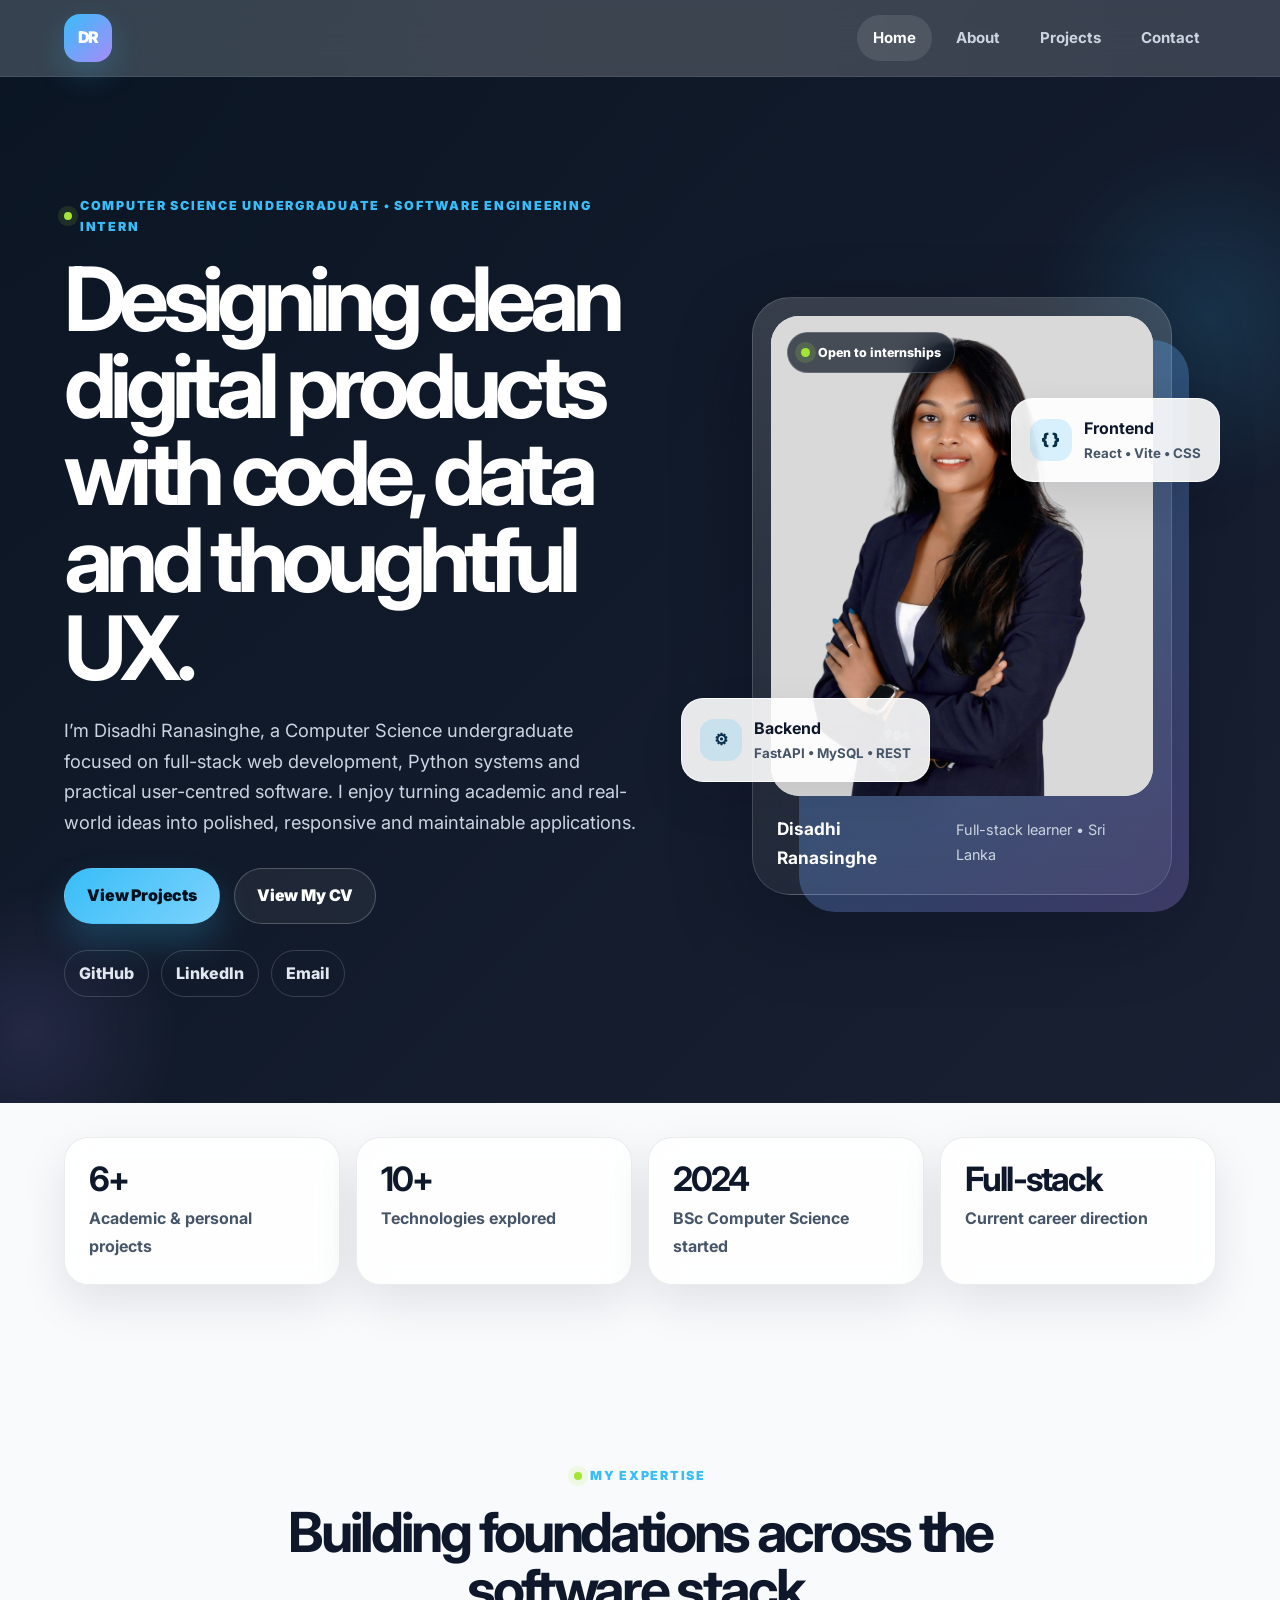
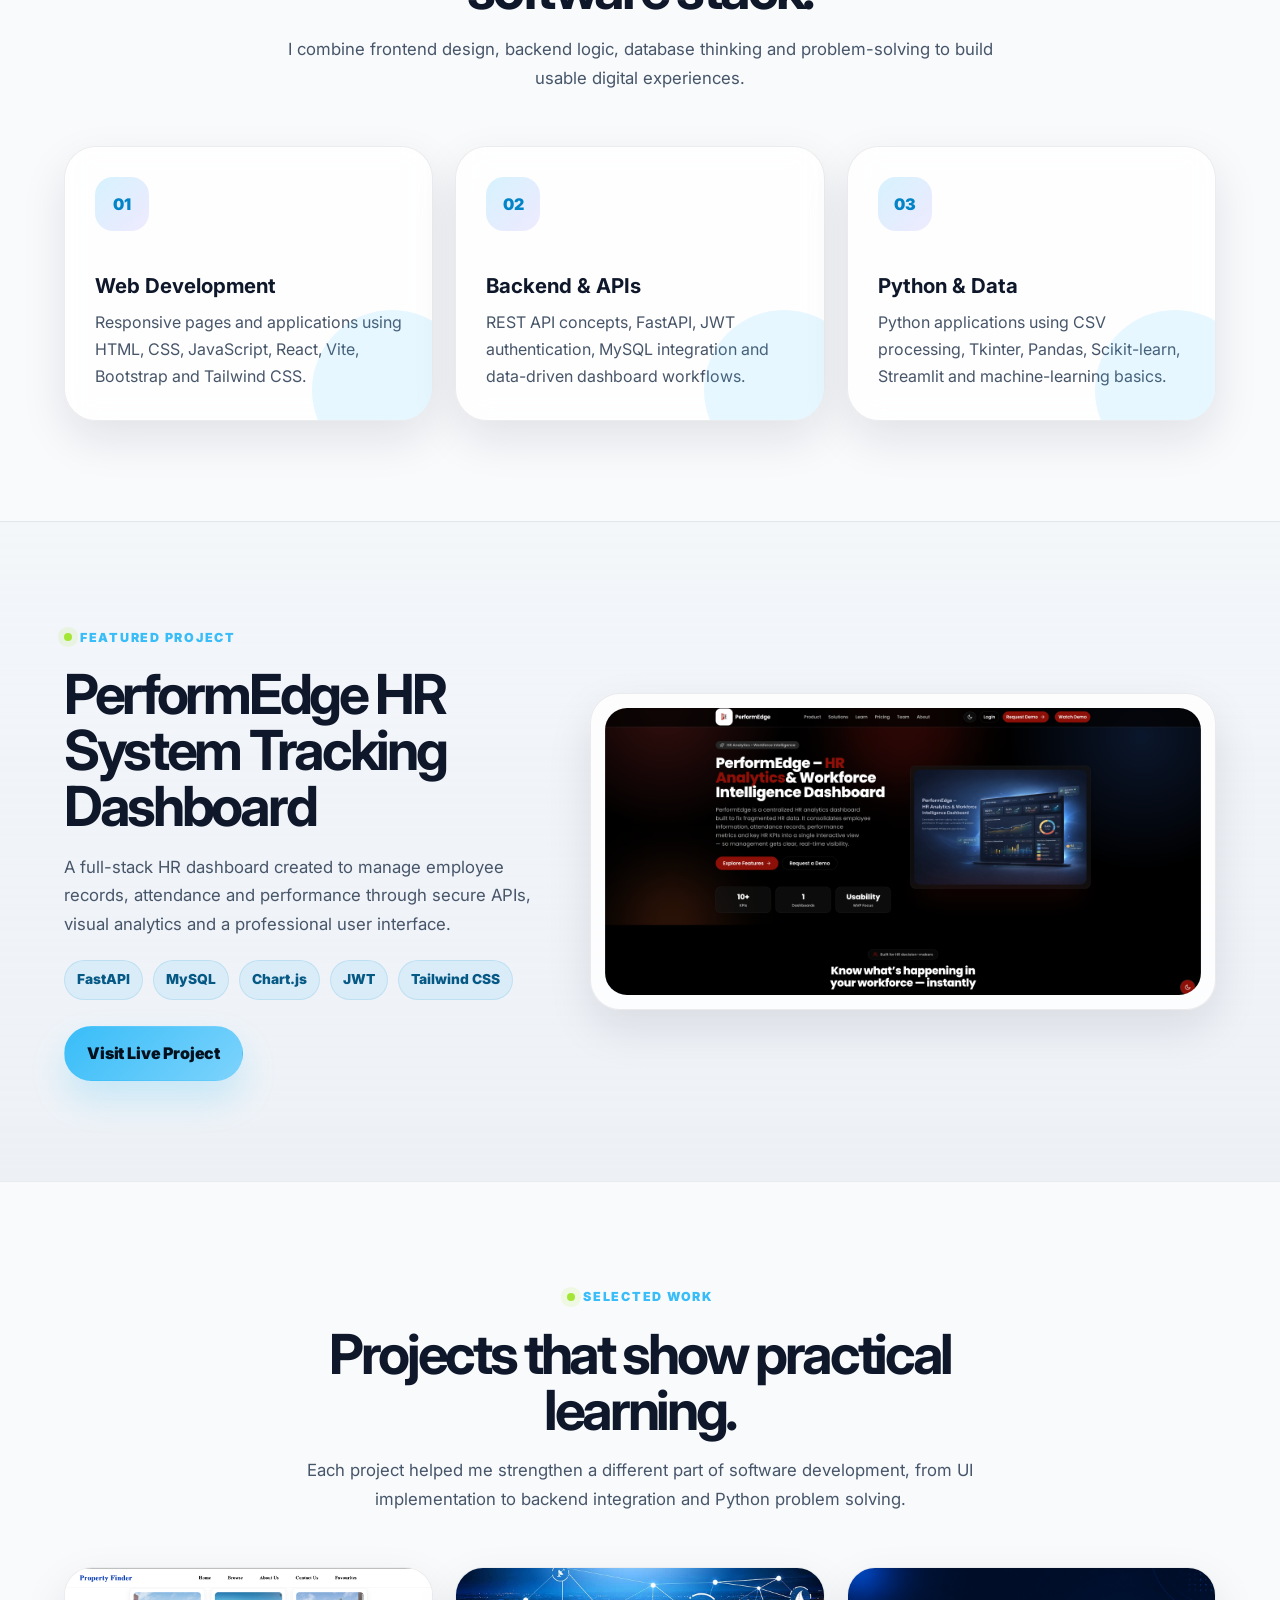
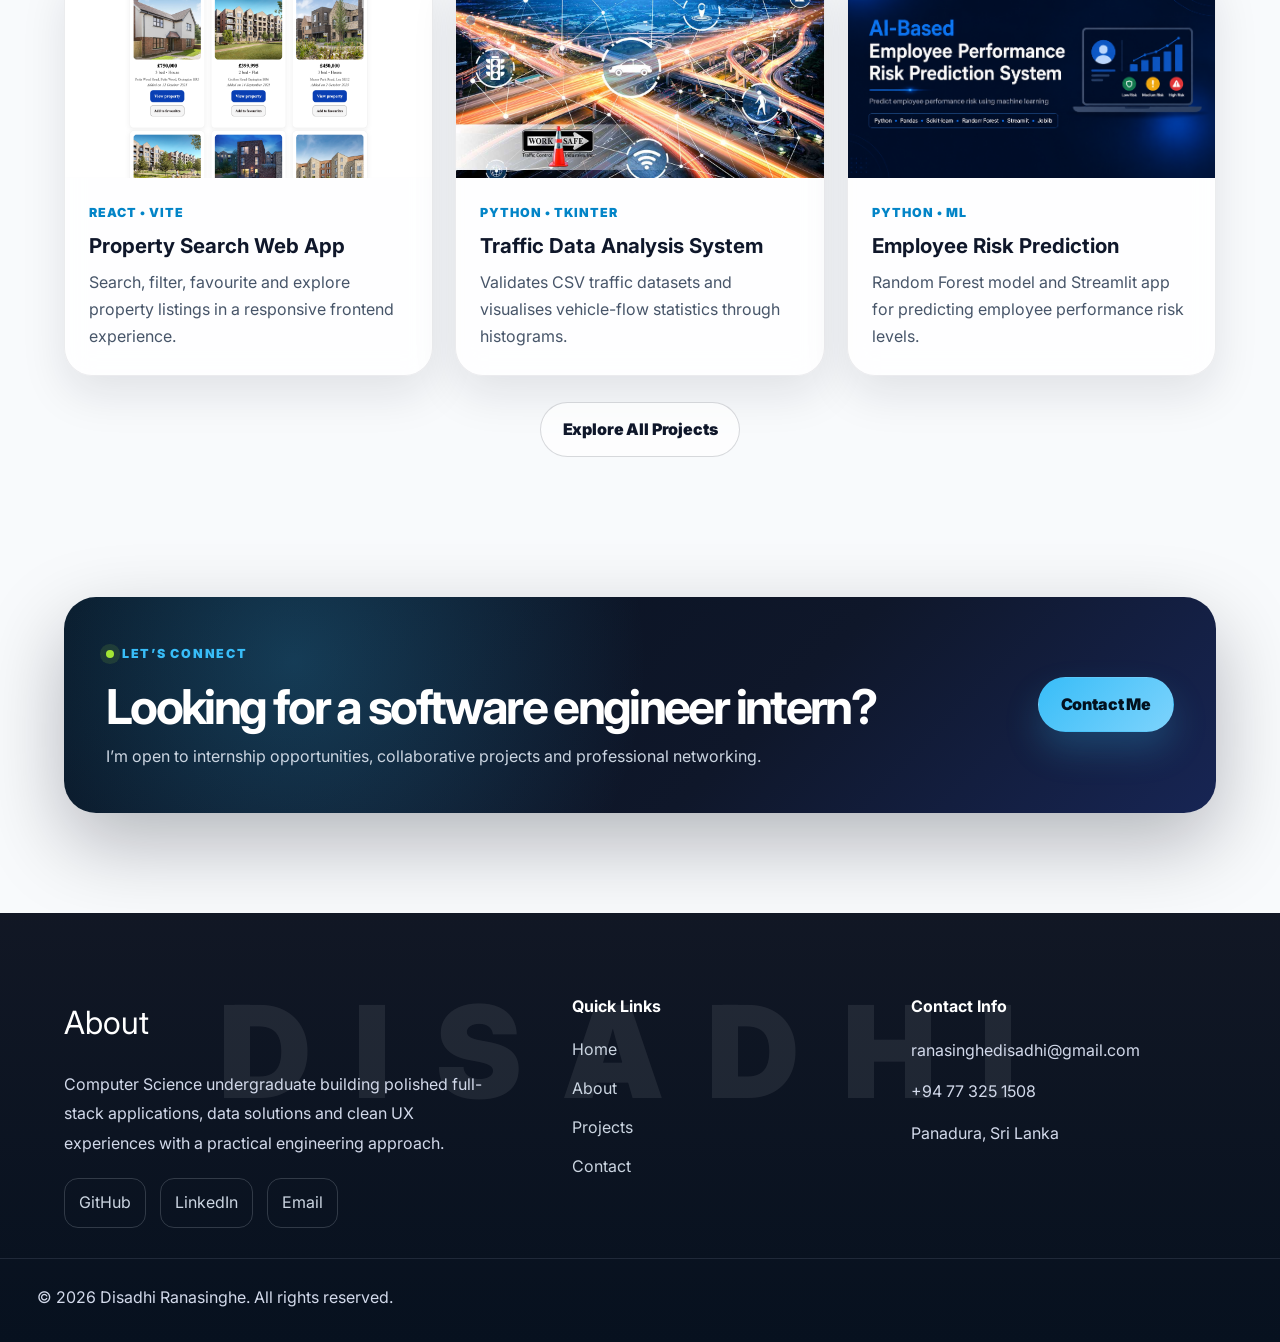
==== commit a20820c5: "Update logo in header to text Replaced logo image with text 'DR' in header." ====
--- a/index.html
+++ b/index.html
@@ -23,9 +23,7 @@
 
   <header class="header">
     <div class="container nav-container">
-      <a href="index.html" class="logo" aria-label="Disadhi Ranasinghe home">
-        <img src="Images/DR_logo.jpeg" alt="Disadhi Ranasinghe logo" class="logo-img" style="border-radius: 8px;" />
-      </a>
+      <a href="index.html" class="logo" aria-label="Disadhi Ranasinghe home">DR</a>
       <button class="nav-toggle" type="button" aria-label="Open navigation" aria-expanded="false">
         <span></span><span></span><span></span>
       </button>
--- a/style.css
+++ b/style.css
@@ -1,638 +1,864 @@
 @import url('https://fonts.googleapis.com/css2?family=Inter:wght@300;400;500;600;700;800;900&display=swap');
 
 :root {
-  --primary: #1d4ed8;
-  --primary-dark: #153e9f;
-  --secondary: #0f172a;
-  --accent: #38bdf8;
-  --light: #f8fafc;
+  --bg: #07111f;
+  --bg-soft: #0c1728;
+  --surface: rgba(255, 255, 255, 0.08);
+  --surface-strong: rgba(255, 255, 255, 0.13);
+  --card: rgba(255, 255, 255, 0.9);
   --white: #ffffff;
-  --text: #334155;
-  --muted: #64748b;
-  --border: rgba(15, 23, 42, 0.08);
-  --shadow: 0 18px 40px rgba(15, 23, 42, 0.08);
-  --radius: 20px;
-  --transition: all 0.35s ease;
-}
-
-* {
-  margin: 0;
-  padding: 0;
-  box-sizing: border-box;
-}
-
-html {
-  scroll-behavior: smooth;
-}
-
+  --text: #0f172a;
+  --body: #475569;
+  --muted: #94a3b8;
+  --line: rgba(148, 163, 184, 0.24);
+  --primary: #38bdf8;
+  --primary-dark: #0284c7;
+  --accent: #a78bfa;
+  --lime: #a3e635;
+  --shadow: 0 30px 80px rgba(2, 8, 23, 0.28);
+  --soft-shadow: 0 18px 45px rgba(15, 23, 42, 0.1);
+  --radius-lg: 32px;
+  --radius-md: 22px;
+  --radius-sm: 14px;
+  --transition: 220ms ease;
+}
+
+* { margin: 0; padding: 0; box-sizing: border-box; }
+html { scroll-behavior: smooth; }
 body {
   font-family: 'Inter', sans-serif;
-  background: linear-gradient(180deg, #f8fbff 0%, #eef4ff 100%);
-  color: var(--text);
+  color: var(--body);
+  background:
+    radial-gradient(circle at top left, rgba(56, 189, 248, 0.14), transparent 34rem),
+    radial-gradient(circle at top right, rgba(167, 139, 250, 0.18), transparent 32rem),
+    #f8fafc;
   line-height: 1.7;
-}
-
-img {
-  width: 100%;
-  display: block;
-}
-
-a {
-  text-decoration: none;
-  color: inherit;
-}
-
-ul {
-  list-style: none;
-}
-
-.container {
-  width: min(1120px, 90%);
-  margin: 0 auto;
-}
-
-.section {
-  padding: 90px 0;
-}
-
-.top-space {
-  margin-top: 24px;
-}
-
-/* Header */
+  overflow-x: hidden;
+}
+body.nav-open { overflow: hidden; }
+img { width: 100%; display: block; }
+a { text-decoration: none; color: inherit; }
+ul { list-style: none; }
+button, input, textarea { font: inherit; }
+.container { width: min(1160px, 90%); margin: 0 auto; }
+.section { padding: 100px 0; }
+.compact-section { padding: 34px 0 76px; }
+.top-space { margin-top: 26px; }
+.center { text-align: center; }
+
 .header {
   position: sticky;
   top: 0;
   z-index: 1000;
-  background: rgba(255, 255, 255, 0.88);
-  backdrop-filter: blur(12px);
-  border-bottom: 1px solid var(--border);
-}
-
+  background: rgba(7, 17, 31, 0.78);
+  backdrop-filter: blur(18px);
+  border-bottom: 1px solid rgba(148, 163, 184, 0.16);
+}
 .nav-container {
+  min-height: 76px;
   display: flex;
   align-items: center;
   justify-content: space-between;
-  padding: 18px 0;
-}
-
-.logo {
-  font-size: 1.5rem;
-  font-weight: 800;
-  color: var(--secondary);
-  letter-spacing: 0.5px;
-}
-
-.nav {
-  display: flex;
-  gap: 26px;
-}
-
+  gap: 24px;
+}
+.logo,
+.footer-logo {
+  width: 48px;
+  height: 48px;
+  display: inline-flex;
+  align-items: center;
+  justify-content: center;
+  border-radius: 16px;
+  background: linear-gradient(135deg, var(--primary), var(--accent));
+  color: var(--white);
+  font-weight: 900;
+  letter-spacing: -0.08em;
+  box-shadow: 0 12px 30px rgba(56, 189, 248, 0.22);
+  overflow: hidden;
+}
+.logo img,
+.footer-logo img {
+  width: 100%;
+  height: 100%;
+  object-fit: cover;
+}
+.logo span { opacity: 0.75; }
+.nav { display: flex; align-items: center; gap: 8px; }
 .nav a {
-  position: relative;
-  font-weight: 600;
-  color: var(--muted);
+  color: #cbd5e1;
+  font-size: 0.94rem;
+  font-weight: 700;
+  padding: 10px 16px;
+  border-radius: 999px;
   transition: var(--transition);
 }
-
 .nav a:hover,
 .nav a.active {
+  color: var(--white);
+  background: rgba(255, 255, 255, 0.1);
+}
+.nav-toggle {
+  display: none;
+  width: 46px;
+  height: 46px;
+  border: 1px solid rgba(148, 163, 184, 0.28);
+  border-radius: 14px;
+  background: rgba(255, 255, 255, 0.08);
+  cursor: pointer;
+}
+.nav-toggle span {
+  display: block;
+  width: 20px;
+  height: 2px;
+  background: var(--white);
+  margin: 5px auto;
+  border-radius: 999px;
+  transition: var(--transition);
+}
+.nav-open .nav-toggle span:nth-child(1) { transform: translateY(7px) rotate(45deg); }
+.nav-open .nav-toggle span:nth-child(2) { opacity: 0; }
+.nav-open .nav-toggle span:nth-child(3) { transform: translateY(-7px) rotate(-45deg); }
+
+.hero {
+  position: relative;
+  overflow: hidden;
+  background:
+    linear-gradient(135deg, rgba(7, 17, 31, 0.98), rgba(15, 23, 42, 0.96)),
+    radial-gradient(circle at 20% 20%, rgba(56, 189, 248, 0.24), transparent 30rem);
+  color: var(--white);
+}
+.hero-home { padding: 118px 0 106px; }
+.hero-grid {
+  position: relative;
+  z-index: 2;
+  display: grid;
+  grid-template-columns: 1.06fr 0.94fr;
+  gap: 70px;
+  align-items: center;
+}
+.hero-orb {
+  position: absolute;
+  border-radius: 50%;
+  filter: blur(4px);
+  opacity: 0.65;
+}
+.hero-orb-one {
+  width: 360px;
+  height: 360px;
+  right: -110px;
+  top: 60px;
+  background: radial-gradient(circle, rgba(56, 189, 248, 0.22), transparent 70%);
+}
+.hero-orb-two {
+  width: 300px;
+  height: 300px;
+  left: -120px;
+  bottom: -80px;
+  background: radial-gradient(circle, rgba(167, 139, 250, 0.2), transparent 70%);
+}
+.eyebrow,
+.section-label,
+.project-type,
+.loader-kicker {
+  display: inline-flex;
+  align-items: center;
+  gap: 8px;
+  margin-bottom: 18px;
   color: var(--primary);
-}
-
-.nav a::after {
+  font-size: 0.78rem;
+  font-weight: 900;
+  letter-spacing: 0.14em;
+  text-transform: uppercase;
+}
+.eyebrow::before,
+.section-label::before,
+.project-type::before {
+  content: "";
+  width: 8px;
+  height: 8px;
+  border-radius: 50%;
+  background: var(--lime);
+  box-shadow: 0 0 0 6px rgba(163, 230, 53, 0.12);
+}
+.hero-text h1,
+.page-hero h1 {
+  color: var(--white);
+  font-size: clamp(2.65rem, 7vw, 5.55rem);
+  line-height: 0.98;
+  letter-spacing: -0.075em;
+  max-width: 850px;
+}
+.hero-text h1 { max-width: 760px; }
+.lead {
+  margin-top: 24px;
+  max-width: 710px;
+  color: #cbd5e1;
+  font-size: clamp(1rem, 1.7vw, 1.14rem);
+}
+.hero-buttons,
+.about-actions,
+.project-actions,
+.contact-actions {
+  display: flex;
+  align-items: center;
+  gap: 14px;
+  flex-wrap: wrap;
+  margin-top: 30px;
+}
+.btn {
+  display: inline-flex;
+  align-items: center;
+  justify-content: center;
+  min-height: 50px;
+  padding: 13px 22px;
+  border-radius: 999px;
+  border: 1px solid transparent;
+  font-weight: 900;
+  letter-spacing: -0.01em;
+  cursor: pointer;
+  transition: transform var(--transition), box-shadow var(--transition), background var(--transition), color var(--transition), border-color var(--transition);
+}
+.btn:hover { transform: translateY(-3px); }
+.btn-primary {
+  color: #03111f;
+  background: linear-gradient(135deg, var(--primary), #7dd3fc);
+  box-shadow: 0 18px 35px rgba(56, 189, 248, 0.22);
+}
+.btn-primary:hover { box-shadow: 0 24px 45px rgba(56, 189, 248, 0.32); }
+.btn-outline {
+  color: var(--white);
+  border-color: rgba(255, 255, 255, 0.22);
+  background: rgba(255, 255, 255, 0.06);
+}
+.btn-outline:hover { background: rgba(255, 255, 255, 0.13); border-color: rgba(255, 255, 255, 0.35); }
+.section .btn-outline,
+.contact-card .btn-outline,
+.about-text .btn-outline,
+.project-card .btn-outline { color: var(--text); border-color: rgba(15, 23, 42, 0.16); background: rgba(255, 255, 255, 0.65); }
+.section .btn-outline:hover,
+.contact-card .btn-outline:hover,
+.about-text .btn-outline:hover,
+.project-card .btn-outline:hover { background: var(--text); color: var(--white); }
+.social-links {
+  display: flex;
+  flex-wrap: wrap;
+  gap: 12px;
+  margin-top: 26px;
+}
+.social-links a {
+  color: #e2e8f0;
+  font-weight: 800;
+  padding: 9px 14px;
+  border: 1px solid rgba(255, 255, 255, 0.16);
+  border-radius: 999px;
+  transition: var(--transition);
+}
+.social-links a:hover { color: var(--white); background: rgba(255, 255, 255, 0.1); transform: translateY(-2px); }
+.hero-visual {
+  position: relative;
+  min-height: 620px;
+  display: flex;
+  align-items: center;
+  justify-content: center;
+}
+.profile-card {
+  position: relative;
+  width: min(420px, 100%);
+  padding: 18px;
+  border: 1px solid rgba(255, 255, 255, 0.16);
+  border-radius: 38px;
+  background: linear-gradient(180deg, rgba(255,255,255,0.16), rgba(255,255,255,0.06));
+  box-shadow: var(--shadow);
+  backdrop-filter: blur(16px);
+}
+.profile-card::before {
   content: "";
   position: absolute;
-  left: 0;
-  bottom: -8px;
-  width: 0;
-  height: 2px;
-  background: var(--primary);
+  inset: 42px -18px -18px 46px;
+  border-radius: 36px;
+  background: linear-gradient(135deg, rgba(56, 189, 248, 0.32), rgba(167, 139, 250, 0.28));
+  z-index: -1;
+}
+.profile-card img {
+  height: 480px;
+  object-fit: cover;
+  object-position: center top;
+  border-radius: 28px;
+  background: #dbe5ed;
+}
+.status-pill {
+  position: absolute;
+  z-index: 3;
+  top: 34px;
+  left: 34px;
+  display: inline-flex;
+  align-items: center;
+  gap: 8px;
+  padding: 9px 13px;
+  color: var(--white);
+  background: rgba(7, 17, 31, 0.7);
+  border: 1px solid rgba(255, 255, 255, 0.18);
+  border-radius: 999px;
+  font-size: 0.78rem;
+  font-weight: 800;
+  backdrop-filter: blur(12px);
+}
+.status-pill span {
+  width: 9px;
+  height: 9px;
+  border-radius: 50%;
+  background: var(--lime);
+  box-shadow: 0 0 0 6px rgba(163, 230, 53, 0.16);
+}
+.profile-meta {
+  display: flex;
+  align-items: center;
+  justify-content: space-between;
+  gap: 14px;
+  padding: 18px 6px 4px;
+}
+.profile-meta strong { color: var(--white); font-size: 1.08rem; }
+.profile-meta span { color: #cbd5e1; font-size: 0.9rem; }
+.floating-card {
+  position: absolute;
+  display: flex;
+  align-items: center;
+  gap: 12px;
+  padding: 16px 18px;
+  border-radius: 22px;
+  background: rgba(255, 255, 255, 0.9);
+  color: var(--text);
+  box-shadow: var(--soft-shadow);
+  border: 1px solid rgba(255, 255, 255, 0.8);
+}
+.floating-card strong,
+.floating-card small { display: block; }
+.floating-card small { color: var(--body); font-weight: 700; }
+.floating-icon {
+  width: 42px;
+  height: 42px;
+  display: inline-grid;
+  place-items: center;
+  border-radius: 14px;
+  color: #082f49;
+  background: rgba(56, 189, 248, 0.18);
+  font-weight: 900;
+}
+.floating-card-top { right: -4px; top: 112px; }
+.floating-card-bottom { left: -26px; bottom: 124px; }
+
+.stats-grid {
+  display: grid;
+  grid-template-columns: repeat(4, 1fr);
+  gap: 16px;
+}
+.stat-card,
+.info-card,
+.skill-panel,
+.contact-card,
+.timeline-item,
+.page-hero-card,
+.mini-project-card,
+.professional-summary {
+  border: 1px solid rgba(15, 23, 42, 0.08);
+  background: rgba(255, 255, 255, 0.82);
+  box-shadow: var(--soft-shadow);
+  backdrop-filter: blur(14px);
+}
+.stat-card {
+  padding: 24px;
+  border-radius: 24px;
+}
+.stat-card strong {
+  display: block;
+  color: var(--text);
+  font-size: clamp(1.5rem, 3vw, 2.1rem);
+  line-height: 1;
+  letter-spacing: -0.055em;
+}
+.stat-card span { display: block; margin-top: 10px; font-weight: 700; color: var(--body); }
+
+.section-heading {
+  text-align: center;
+  max-width: 760px;
+  margin: 0 auto 54px;
+}
+.section-heading.left { text-align: left; margin: 0; }
+.section-heading h2,
+.about-text h2,
+.contact-card h2,
+.professional-summary h2 {
+  color: var(--text);
+  font-size: clamp(2rem, 5vw, 3.45rem);
+  line-height: 1.02;
+  letter-spacing: -0.06em;
+  margin-bottom: 18px;
+}
+.section-heading p,
+.about-text p,
+.professional-summary p { color: var(--body); font-size: 1.05rem; }
+.card-grid { display: grid; grid-template-columns: repeat(3, 1fr); gap: 22px; }
+.info-card {
+  position: relative;
+  min-height: 270px;
+  padding: 30px;
+  border-radius: var(--radius-lg);
+  overflow: hidden;
   transition: var(--transition);
 }
-
-.nav a:hover::after,
-.nav a.active::after {
-  width: 100%;
-}
-
-/* Hero */
-.hero {
-  padding: 100px 0 80px;
-}
-
-.hero-grid {
+.info-card::after {
+  content: "";
+  position: absolute;
+  inset: auto -40px -50px auto;
+  width: 160px;
+  height: 160px;
+  border-radius: 50%;
+  background: rgba(56, 189, 248, 0.12);
+}
+.info-card:hover,
+.mini-project-card:hover,
+.project-card:hover,
+.timeline-item:hover { transform: translateY(-8px); box-shadow: 0 26px 60px rgba(15, 23, 42, 0.13); }
+.card-icon {
+  display: inline-flex;
+  align-items: center;
+  justify-content: center;
+  width: 54px;
+  height: 54px;
+  margin-bottom: 42px;
+  border-radius: 18px;
+  background: linear-gradient(135deg, rgba(56, 189, 248, 0.2), rgba(167, 139, 250, 0.18));
+  color: var(--primary-dark);
+  font-weight: 900;
+}
+.info-card h3,
+.mini-project-card h3,
+.skill-panel h3,
+.timeline-item h3 {
+  color: var(--text);
+  font-size: 1.28rem;
+  line-height: 1.25;
+  margin-bottom: 10px;
+}
+.feature-section,
+.muted-section {
+  background: linear-gradient(180deg, rgba(241, 245, 249, 0.72), rgba(226, 232, 240, 0.48));
+  border-top: 1px solid rgba(15, 23, 42, 0.05);
+  border-bottom: 1px solid rgba(15, 23, 42, 0.05);
+}
+.split-grid {
   display: grid;
-  grid-template-columns: 1.2fr 0.8fr;
-  align-items: center;
-  gap: 50px;
-}
-
-.tag {
-  display: inline-block;
-  padding: 8px 16px;
+  grid-template-columns: 0.86fr 1.14fr;
+  gap: 54px;
+  align-items: center;
+}
+.pill-row { display: flex; gap: 10px; flex-wrap: wrap; margin-top: 22px; }
+.pill-row span {
+  display: inline-flex;
+  align-items: center;
+  min-height: 34px;
+  padding: 7px 12px;
   border-radius: 999px;
-  background: rgba(29, 78, 216, 0.08);
-  color: var(--primary);
-  font-weight: 700;
-  font-size: 0.9rem;
-  margin-bottom: 18px;
-}
-
-.hero-text h1 {
-  font-size: 3.4rem;
-  line-height: 1.15;
-  color: var(--secondary);
-  margin-bottom: 18px;
-}
-
-.hero-text h1 span {
-  color: var(--primary);
-}
-
-.lead {
-  font-size: 1.08rem;
-  color: var(--muted);
-  max-width: 620px;
-}
-
-.hero-buttons {
+  color: #075985;
+  background: rgba(56, 189, 248, 0.12);
+  border: 1px solid rgba(2, 132, 199, 0.12);
+  font-size: 0.86rem;
+  font-weight: 850;
+}
+.project-preview,
+.certificate-card {
+  padding: 14px;
+  border-radius: 30px;
+  background: rgba(255, 255, 255, 0.82);
+  border: 1px solid rgba(15, 23, 42, 0.08);
+  box-shadow: var(--soft-shadow);
+}
+.project-preview img,
+.certificate-card img { border-radius: 22px; object-fit: cover; }
+.mini-project-grid { display: grid; grid-template-columns: repeat(3, 1fr); gap: 22px; }
+.mini-project-card {
+  border-radius: 28px;
+  overflow: hidden;
+  transition: var(--transition);
+}
+.mini-project-card img,
+.project-placeholder {
+  height: 210px;
+  object-fit: cover;
+  background: linear-gradient(135deg, #0f172a, #164e63 55%, #7c3aed);
+}
+.project-placeholder {
+  display: grid;
+  place-items: center;
+  color: rgba(255,255,255,0.96);
+  font-size: 4rem;
+  font-weight: 900;
+  letter-spacing: -0.08em;
+}
+.mini-project-card div:last-child { padding: 24px; }
+.mini-project-card span,
+.timeline-item span,
+.contact-list span {
+  display: block;
+  color: var(--primary-dark);
+  font-size: 0.78rem;
+  font-weight: 900;
+  letter-spacing: 0.08em;
+  text-transform: uppercase;
+  margin-bottom: 10px;
+}
+.contact-strip { padding-top: 40px; }
+.contact-strip-inner {
   display: flex;
-  gap: 16px;
-  margin: 30px 0 24px;
-  flex-wrap: wrap;
-}
-
-.btn {
-  display: inline-block;
-  padding: 14px 24px;
-  border-radius: 12px;
-  font-weight: 700;
+  align-items: center;
+  justify-content: space-between;
+  gap: 28px;
+  padding: 42px;
+  border-radius: var(--radius-lg);
+  color: var(--white);
+  background:
+    radial-gradient(circle at 20% 30%, rgba(56, 189, 248, 0.24), transparent 22rem),
+    linear-gradient(135deg, #07111f, #0f172a 60%, #172554);
+  box-shadow: var(--shadow);
+}
+.contact-strip h2 { color: var(--white); font-size: clamp(1.8rem, 4vw, 3rem); line-height: 1.06; letter-spacing: -0.055em; margin-bottom: 10px; }
+.contact-strip p { color: #cbd5e1; }
+
+.page-hero {
+  padding: 108px 0 82px;
+  color: var(--white);
+  background:
+    radial-gradient(circle at 88% 20%, rgba(56, 189, 248, 0.18), transparent 26rem),
+    linear-gradient(135deg, #07111f, #0f172a 56%, #111827);
+}
+.page-hero-grid {
+  display: grid;
+  grid-template-columns: 1fr 0.42fr;
+  gap: 48px;
+  align-items: end;
+}
+.page-hero-card {
+  color: #e2e8f0;
+  border-color: rgba(255,255,255,0.12);
+  background: rgba(255,255,255,0.08);
+  padding: 30px;
+  border-radius: 28px;
+}
+.page-hero-card span { display: block; color: var(--primary); font-weight: 900; text-transform: uppercase; letter-spacing: 0.12em; font-size: 0.77rem; margin-bottom: 12px; }
+.page-hero-card strong { display: block; color: var(--white); font-size: 1.25rem; line-height: 1.35; }
+.modern-about-grid {
+  grid-template-columns: 0.9fr 1.1fr;
+  align-items: center;
+}
+.about-grid { display: grid; gap: 54px; }
+.about-image { position: relative; }
+.about-image img {
+  height: 620px;
+  object-fit: cover;
+  object-position: center top;
+  border-radius: 34px;
+  box-shadow: var(--shadow);
+}
+.image-caption {
+  position: absolute;
+  left: 24px;
+  right: 24px;
+  bottom: 24px;
+  padding: 18px 20px;
+  color: var(--white);
+  border-radius: 22px;
+  background: rgba(7, 17, 31, 0.72);
+  border: 1px solid rgba(255, 255, 255, 0.14);
+  backdrop-filter: blur(12px);
+  font-weight: 800;
+}
+.timeline { display: grid; grid-template-columns: repeat(4, 1fr); gap: 18px; }
+.timeline-item {
+  padding: 28px;
+  border-radius: 28px;
   transition: var(--transition);
 }
-
-.btn-primary {
-  background: var(--primary);
-  color: var(--white);
-  box-shadow: var(--shadow);
-}
-
-.btn-primary:hover {
-  background: var(--primary-dark);
-  transform: translateY(-3px);
-}
-
-.btn-outline {
-  border: 2px solid var(--primary);
-  color: var(--primary);
-  background: transparent;
-}
-
-.btn-outline:hover {
-  background: var(--primary);
-  color: var(--white);
-  transform: translateY(-3px);
-}
-
-.cv-btn {
-  display: inline-flex;
-  align-items: center;
-  justify-content: center;
-  min-width: 220px;
-  padding: 14px 28px;
-  margin-top: 20px;
-  text-align: center;
-  border-radius: 12px;
-}
-
-.cv-btn,
-.cv-btn:link,
-.cv-btn:visited,
-.cv-btn:hover,
-.cv-btn:active {
-  color: #ffffff !important;
-}
-
-.hero-image {
-  position: relative;
-}
-
-.hero-image img,
-.about-image img {
-  border-radius: 28px;
-  box-shadow: 0 24px 60px rgba(15, 23, 42, 0.16);
-  object-fit: cover;
-}
-
-.hero-image img {
-  max-height: 620px;
-}
-
-/* Social links */
-.social-links {
-  display: flex;
-  gap: 20px;
-  flex-wrap: wrap;
-}
-
-.social-links a {
-  color: var(--secondary);
-  font-weight: 600;
-  transition: var(--transition);
-}
-
-.project-content a {
-  color: var(--primary);
-  font-weight: 700;
-}
-
-.project-content a:hover {
-  text-decoration: underline;
-}
-
-.social-links a:hover {
-  color: var(--primary);
-  transform: translateY(-2px);
-}
-
-/* Common sections */
-.section-title {
-  text-align: center;
-  margin-bottom: 50px;
-}
-
-.section-title h2 {
-  font-size: 2.3rem;
-  color: var(--secondary);
-  margin-bottom: 10px;
-}
-
-.section-title p {
-  color: var(--muted);
-}
-
-.card-grid {
-  display: grid;
-  grid-template-columns: repeat(3, 1fr);
-  gap: 24px;
-}
-
-.info-card,
-.mini-card,
-.contact-card {
-  background: rgba(255, 255, 255, 0.78);
-  border: 1px solid var(--border);
-  border-radius: var(--radius);
-  padding: 30px;
-  box-shadow: var(--shadow);
-  transition: var(--transition);
-}
-
-.info-card:hover,
-.mini-card:hover,
-.contact-card:hover,
-.project-card:hover {
-  transform: translateY(-8px);
-}
-
-.info-card h3,
-.mini-card h3,
-.contact-card h2 {
-  color: var(--secondary);
-  margin-bottom: 12px;
-}
-
-/* Page banner */
-.page-banner {
-  padding: 90px 0 60px;
-  text-align: center;
-}
-
-.page-banner h1 {
-  font-size: 3rem;
-  color: var(--secondary);
-  margin-bottom: 12px;
-}
-
-.page-banner p {
-  color: var(--muted);
-  font-size: 1.05rem;
-}
-
-/* About page */
-.about-grid {
-  display: grid;
-  grid-template-columns: 0.9fr 1.1fr;
-  gap: 50px;
-  align-items: flex-start;
-}
-
-.about-text h2 {
-  font-size: 2.3rem;
-  color: var(--secondary);
-  margin-bottom: 18px;
-}
-
-.about-text p {
-  color: var(--text);
-  margin-bottom: 22px;
-}
-
-.about-points {
-  display: grid;
-  grid-template-columns: 1fr;
-  gap: 18px;
-}
-
-/* Blog / Projects */
-.project-list {
-  display: grid;
-  gap: 30px;
-}
-
+.skill-layout { display: grid; grid-template-columns: 0.76fr 1.24fr; gap: 52px; align-items: start; }
+.skill-panels { display: grid; gap: 18px; }
+.skill-panel { padding: 28px; border-radius: 28px; }
+.check-list { display: grid; gap: 12px; }
+.check-list li { position: relative; padding-left: 28px; color: var(--body); font-weight: 650; }
+.check-list li::before { content: "✓"; position: absolute; left: 0; top: 0; color: var(--primary-dark); font-weight: 900; }
+.certificate-section { padding-top: 30px; }
+
+.project-list { display: grid; gap: 30px; }
 .project-card {
   display: grid;
   grid-template-columns: 0.95fr 1.05fr;
-  gap: 28px;
-  align-items: center;
-  background: rgba(255, 255, 255, 0.8);
-  border: 1px solid var(--border);
-  border-radius: 24px;
+  gap: 0;
+  border-radius: 32px;
   overflow: hidden;
-  box-shadow: var(--shadow);
+  border: 1px solid rgba(15, 23, 42, 0.08);
+  background: rgba(255, 255, 255, 0.88);
+  box-shadow: var(--soft-shadow);
   transition: var(--transition);
 }
-
-.project-card img {
-  height: 100%;
-  min-height: 280px;
-  object-fit: cover;
-}
-
-.project-content {
-  padding: 30px;
-}
-
+.featured-project-card { background: linear-gradient(180deg, rgba(255,255,255,0.94), rgba(240,249,255,0.84)); }
+.project-image-wrap {
+  min-height: 340px;
+  background: #e2e8f0;
+}
+.project-image-wrap img { height: 100%; object-fit: cover; }
+.project-content { padding: clamp(28px, 5vw, 44px); }
 .project-content h2 {
-  color: var(--secondary);
-  margin-bottom: 10px;
-  font-size: 1.7rem;
-}
-
-.tech-stack {
-  color: var(--primary);
-  font-weight: 700;
+  color: var(--text);
+  font-size: clamp(1.7rem, 3.5vw, 2.55rem);
+  line-height: 1.05;
+  letter-spacing: -0.05em;
   margin-bottom: 16px;
 }
-
-/* Contact */
-.contact-grid {
+.project-code-card {
   display: grid;
-  grid-template-columns: 1fr 1fr;
-  gap: 28px;
-}
-
-.contact-card p {
-  margin-bottom: 12px;
-}
-
-.contact-card a {
-  color: var(--primary);
-  word-break: break-word;
-}
-
-/* Footer */
+  place-items: center;
+  background: linear-gradient(135deg, #0f172a, #0369a1 58%, #7c3aed);
+}
+.project-code-card span {
+  color: var(--white);
+  font-size: clamp(4rem, 10vw, 7rem);
+  font-weight: 900;
+  letter-spacing: -0.08em;
+}
+.secondary-code-card { background: linear-gradient(135deg, #18181b, #7c2d12 58%, #db2777); }
+.tertiary-code-card { background: linear-gradient(135deg, #111827, #155e75 58%, #4f46e5); }
+
+.contact-grid { display: grid; grid-template-columns: 0.9fr 1.1fr; gap: 28px; align-items: start; }
+.contact-card {
+  padding: clamp(28px, 4vw, 40px);
+  border-radius: 32px;
+}
+.contact-list { display: grid; gap: 18px; margin-top: 24px; }
+.contact-list li {
+  padding-bottom: 18px;
+  border-bottom: 1px solid rgba(15, 23, 42, 0.08);
+}
+.contact-list li:last-child { border-bottom: none; padding-bottom: 0; }
+.contact-list strong,
+.contact-list a { color: var(--text); font-weight: 850; word-break: break-word; }
+.contact-list a:hover { color: var(--primary-dark); }
+.contact-form { display: grid; gap: 12px; margin-top: 22px; }
+.contact-form label { color: var(--text); font-weight: 850; }
+.contact-form input,
+.contact-form textarea {
+  width: 100%;
+  border: 1px solid rgba(15, 23, 42, 0.12);
+  background: rgba(248, 250, 252, 0.86);
+  color: var(--text);
+  border-radius: 16px;
+  padding: 15px 16px;
+  outline: none;
+  transition: var(--transition);
+}
+.contact-form input:focus,
+.contact-form textarea:focus {
+  border-color: rgba(2, 132, 199, 0.55);
+  box-shadow: 0 0 0 4px rgba(56, 189, 248, 0.14);
+}
+.contact-form button { margin-top: 12px; width: max-content; }
+.form-note { color: var(--body); font-size: 0.92rem; }
+.professional-summary {
+  max-width: 900px;
+  padding: clamp(30px, 5vw, 48px);
+  border-radius: var(--radius-lg);
+}
+
 .footer {
-  background: var(--secondary);
-  color: #cbd5e1;
-  margin-top: 40px;
-}
-
+  position: relative;
+  color: #d2d9ea;
+  overflow: hidden;
+  background: linear-gradient(180deg, rgba(8, 14, 28, 0.96) 0%, rgba(7, 17, 31, 1) 100%);
+}
+.footer::before {
+  content: "DISADHI";
+  position: absolute;
+  top: 30px;
+  left: 50%;
+  transform: translateX(-50%);
+  font-size: clamp(5rem, 10vw, 8rem);
+  font-weight: 900;
+  color: rgba(255, 255, 255, 0.08);
+  letter-spacing: 0.35em;
+  text-transform: uppercase;
+  white-space: nowrap;
+  pointer-events: none;
+  z-index: 0;
+}
 .footer-grid {
+  position: relative;
+  z-index: 1;
   display: grid;
-  grid-template-columns: 1.2fr 1fr 1fr;
-  gap: 30px;
-  padding: 60px 0 30px;
-}
-
-.footer h3,
-.footer h4 {
-  color: var(--white);
-  margin-bottom: 14px;
-}
-
-.footer-links li {
-  margin-bottom: 10px;
-}
-
-.footer-links a {
-  color: #cbd5e1;
-  transition: var(--transition);
-}
-
-.footer-links a:hover {
-  color: var(--accent);
-}
-
+  grid-template-columns: 1.4fr 0.9fr 0.9fr;
+  gap: 34px;
+  padding: 80px 0 30px;
+}
+.footer-brand { max-width: 520px; }
+.footer-brand-title {
+  color: #fff;
+  font-size: 2rem;
+  margin-bottom: 18px;
+}
+.footer p { max-width: 430px; line-height: 1.85; }
+.footer h4 { color: #fff; margin-bottom: 16px; }
+.footer-links { list-style: none; display: grid; gap: 12px; padding: 0; margin: 0; }
+.footer-links li a { color: #cbd5e1; transition: var(--transition); }
+.footer-links li a:hover { color: var(--primary); }
+.footer-social { display: flex; flex-wrap: wrap; gap: 14px; margin-top: 20px; }
+.footer-social a { color: #cbd5e1; text-decoration: none; border: 1px solid rgba(203, 213, 225, 0.2); padding: 10px 14px; border-radius: 14px; transition: var(--transition); }
+.footer-social a:hover { background: rgba(56, 189, 248, 0.12); color: #fff; border-color: rgba(56, 189, 248, 0.3); }
+.footer-contact p { margin: 0 0 12px; }
 .footer-bottom {
+  position: relative;
+  z-index: 1;
+  padding: 24px 0 30px;
   text-align: center;
-  padding: 18px 0;
-  border-top: 1px solid rgba(255, 255, 255, 0.08);
-  font-size: 0.95rem;
-}
-
-/* Animations */
-.fade-up {
-  animation: fadeUp 1s ease forwards;
-}
-
-.fade-in {
-  animation: fadeIn 1.2s ease forwards;
-}
-
-@keyframes fadeUp {
-  from {
-    opacity: 0;
-    transform: translateY(35px);
-  }
-  to {
-    opacity: 1;
-    transform: translateY(0);
-  }
-}
-
-@keyframes fadeIn {
-  from {
-    opacity: 0;
-    transform: scale(0.96);
-  }
-  to {
-    opacity: 1;
-    transform: scale(1);
-  }
-}
-
-/* Responsive */
-@media (max-width: 992px) {
-  .hero-grid,
-  .about-grid,
-  .project-card,
-  .contact-grid,
-  .footer-grid,
-  .card-grid {
-    grid-template-columns: 1fr;
-  }
-
-  .hero-text h1 {
-    font-size: 2.8rem;
-  }
-
-  .page-banner h1 {
-    font-size: 2.4rem;
-  }
-
-  .project-card img {
-    min-height: 240px;
-  }
-}
-
-@media (max-width: 768px) {
-  .nav-container {
-    flex-direction: column;
-    gap: 14px;
-  }
-
-  .nav {
-    flex-wrap: wrap;
-    justify-content: center;
-  }
-
-  .hero {
-    padding-top: 70px;
-  }
-
-  .hero-text h1 {
-    font-size: 2.3rem;
-  }
-
-  .section {
-    padding: 70px 0;
-  }
-
-  .page-banner {
-    padding: 70px 0 40px;
-  }
-
-  .btn {
-    width: 100%;
-    text-align: center;
-  }
-
-  .hero-buttons {
-    flex-direction: column;
-  }
-}
-/* Welcome Screen */
+  border-top: 1px solid rgba(148, 163, 184, 0.16);
+}
+@media (max-width: 920px) {
+  .footer-grid { grid-template-columns: 1fr; }
+}
+@media (max-width: 640px) {
+  .footer { padding: 0 0 20px; }
+  .footer-brand-title { font-size: 1.75rem; }
+}
+
 #welcome-screen {
   position: fixed;
   inset: 0;
-  background: linear-gradient(135deg, #0f172a 0%, #132350 60%, #38bdf8 100%);
+  z-index: 5000;
   display: flex;
   align-items: center;
   justify-content: center;
-  z-index: 5000;
-  transition: opacity 0.8s ease, visibility 0.8s ease;
-}
-
-#welcome-screen.hide {
-  opacity: 0;
-  visibility: hidden;
-  pointer-events: none;
-}
-
+  color: var(--white);
+  background:
+    radial-gradient(circle at 20% 20%, rgba(56, 189, 248, 0.22), transparent 28rem),
+    radial-gradient(circle at 80% 80%, rgba(167, 139, 250, 0.18), transparent 28rem),
+    #07111f;
+  transition: opacity 0.65s ease, visibility 0.65s ease;
+}
+#welcome-screen.hide { opacity: 0; visibility: hidden; pointer-events: none; }
 .loader-box {
-  width: min(500px, 88%);
+  width: min(520px, 90%);
+  padding: 42px;
+  border: 1px solid rgba(255,255,255,0.14);
+  border-radius: 30px;
+  background: rgba(255,255,255,0.08);
+  box-shadow: var(--shadow);
+  backdrop-filter: blur(18px);
   text-align: center;
-  color: #ffffff;
-  padding: 40px 30px;
-  border-radius: 24px;
-  background: rgba(255, 255, 255, 0.08);
-  backdrop-filter: blur(10px);
-  box-shadow: 0 20px 60px rgba(0, 0, 0, 0.2);
-  animation: fadeUpLoader 1s ease;
-}
-
-.loader-box h1 {
-  font-size: 2.5rem;
-  margin-bottom: 10px;
-  font-weight: 800;
-}
-
-.loader-box p {
-  font-size: 1rem;
-  margin-bottom: 24px;
-  color: rgba(255, 255, 255, 0.85);
-  letter-spacing: 1px;
-}
-
+}
+.loader-box h1 { font-size: clamp(2rem, 7vw, 3.7rem); line-height: 1; letter-spacing: -0.06em; margin-bottom: 12px; }
+.loader-box p { color: #cbd5e1; margin-bottom: 26px; }
 .progress-wrap {
   width: 100%;
-  height: 14px;
-  background: rgba(255, 255, 255, 0.18);
+  height: 12px;
+  overflow: hidden;
   border-radius: 999px;
-  overflow: hidden;
-  box-shadow: inset 0 2px 8px rgba(0, 0, 0, 0.15);
-}
-
+  background: rgba(255,255,255,0.12);
+}
 .progress-bar {
   width: 1%;
   height: 100%;
-  background: linear-gradient(90deg, #ffffff, #dbeafe);
-  border-radius: 999px;
-  transition: width 0.2s linear;
-}
-
-.progress-count {
-  margin-top: 16px;
-  font-size: 1.1rem;
-  font-weight: 700;
-  color: #ffffff;
-}
-
-@keyframes fadeUpLoader {
-  from {
+  border-radius: inherit;
+  background: linear-gradient(90deg, var(--primary), var(--accent));
+  transition: width 0.18s linear;
+}
+.progress-count { margin-top: 14px; color: var(--white); font-weight: 900; }
+
+.reveal { opacity: 0; transform: translateY(24px); transition: opacity 0.7s ease, transform 0.7s ease; }
+.reveal.visible { opacity: 1; transform: translateY(0); }
+.delay-1 { transition-delay: 0.09s; }
+.delay-2 { transition-delay: 0.18s; }
+.delay-3 { transition-delay: 0.27s; }
+
+@media (prefers-reduced-motion: reduce) {
+  *, *::before, *::after { scroll-behavior: auto !important; transition: none !important; animation: none !important; }
+  .reveal { opacity: 1; transform: none; }
+  #welcome-screen { display: none; }
+}
+
+@media (max-width: 1040px) {
+  .hero-grid,
+  .page-hero-grid,
+  .split-grid,
+  .modern-about-grid,
+  .skill-layout,
+  .contact-grid,
+  .project-card { grid-template-columns: 1fr; }
+  .hero-visual { min-height: auto; }
+  .floating-card-top { right: 10px; }
+  .floating-card-bottom { left: 10px; }
+  .stats-grid,
+  .timeline { grid-template-columns: repeat(2, 1fr); }
+  .mini-project-grid,
+  .card-grid { grid-template-columns: 1fr; }
+  .page-hero-card { align-self: start; }
+}
+
+@media (max-width: 780px) {
+  .container { width: min(100% - 34px, 1160px); }
+  .section { padding: 74px 0; }
+  .compact-section { padding: 26px 0 58px; }
+  .nav-toggle { display: block; }
+  .nav {
+    position: fixed;
+    inset: 76px 16px auto 16px;
+    display: grid;
+    gap: 6px;
+    padding: 16px;
+    border: 1px solid rgba(148, 163, 184, 0.18);
+    border-radius: 22px;
+    background: rgba(7, 17, 31, 0.96);
+    box-shadow: var(--shadow);
+    transform: translateY(-12px);
     opacity: 0;
-    transform: translateY(25px) scale(0.96);
+    visibility: hidden;
+    pointer-events: none;
+    transition: var(--transition);
   }
-  to {
-    opacity: 1;
-    transform: translateY(0) scale(1);
-  }
-}
-@media (max-width: 768px) {
-  .loader-box h1 {
-    font-size: 1.8rem;
-  }
-
-  .loader-box {
-    padding: 30px 20px;
-  }
-
-  .progress-count {
-    font-size: 1rem;
-  }
-}
-@media (max-width: 768px) {
-  .loader-box h1 {
-    font-size: 1.8rem;
-  }
-
-  .loader-box {
-    padding: 30px 20px;
-  }
-
-  .progress-count {
-    font-size: 1rem;
-  }
-}
-
+  .nav-open .nav { transform: translateY(0); opacity: 1; visibility: visible; pointer-events: auto; }
+  .nav a { text-align: center; padding: 14px; }
+  .hero-home { padding: 80px 0 78px; }
+  .page-hero { padding: 76px 0 60px; }
+  .hero-grid { gap: 42px; }
+  .profile-card img { height: 420px; }
+  .profile-meta { display: block; }
+  .profile-meta span { display: block; margin-top: 4px; }
+  .floating-card { position: static; margin-top: 14px; }
+  .stats-grid,
+  .timeline { grid-template-columns: 1fr; }
+  .contact-strip-inner { align-items: flex-start; flex-direction: column; padding: 30px; }
+  .footer-grid { grid-template-columns: 1fr; padding-top: 52px; }
+  .footer::before { font-size: 5.4rem; top: 16px; }
+  .footer-social { justify-content: flex-start; }
+  .footer-links { gap: 10px; }
+  .footer-contact p { margin-bottom: 10px; }
+  .about-image img { height: 520px; }
+  .project-image-wrap { min-height: 250px; }
+}
+
+@media (max-width: 520px) {
+  .hero-buttons,
+  .about-actions,
+  .project-actions,
+  .contact-actions { flex-direction: column; align-items: stretch; }
+  .btn { width: 100%; }
+  .profile-card { border-radius: 28px; padding: 12px; }
+  .profile-card::before { display: none; }
+  .profile-card img { height: 360px; border-radius: 22px; }
+  .status-pill { top: 24px; left: 24px; }
+  .about-image img { height: 430px; }
+  .loader-box { padding: 30px 22px; }
+  .section-heading h2,
+  .about-text h2,
+  .contact-card h2,
+  .professional-summary h2 { letter-spacing: -0.045em; }
+  .footer::before { font-size: 4rem; top: 12px; }
+  .footer-grid { padding: 58px 0 24px; gap: 24px; }
+  .footer-brand-title { font-size: 1.65rem; }
+  .footer-social { width: 100%; justify-content: flex-start; }
+  .footer-links { gap: 10px; }
+}
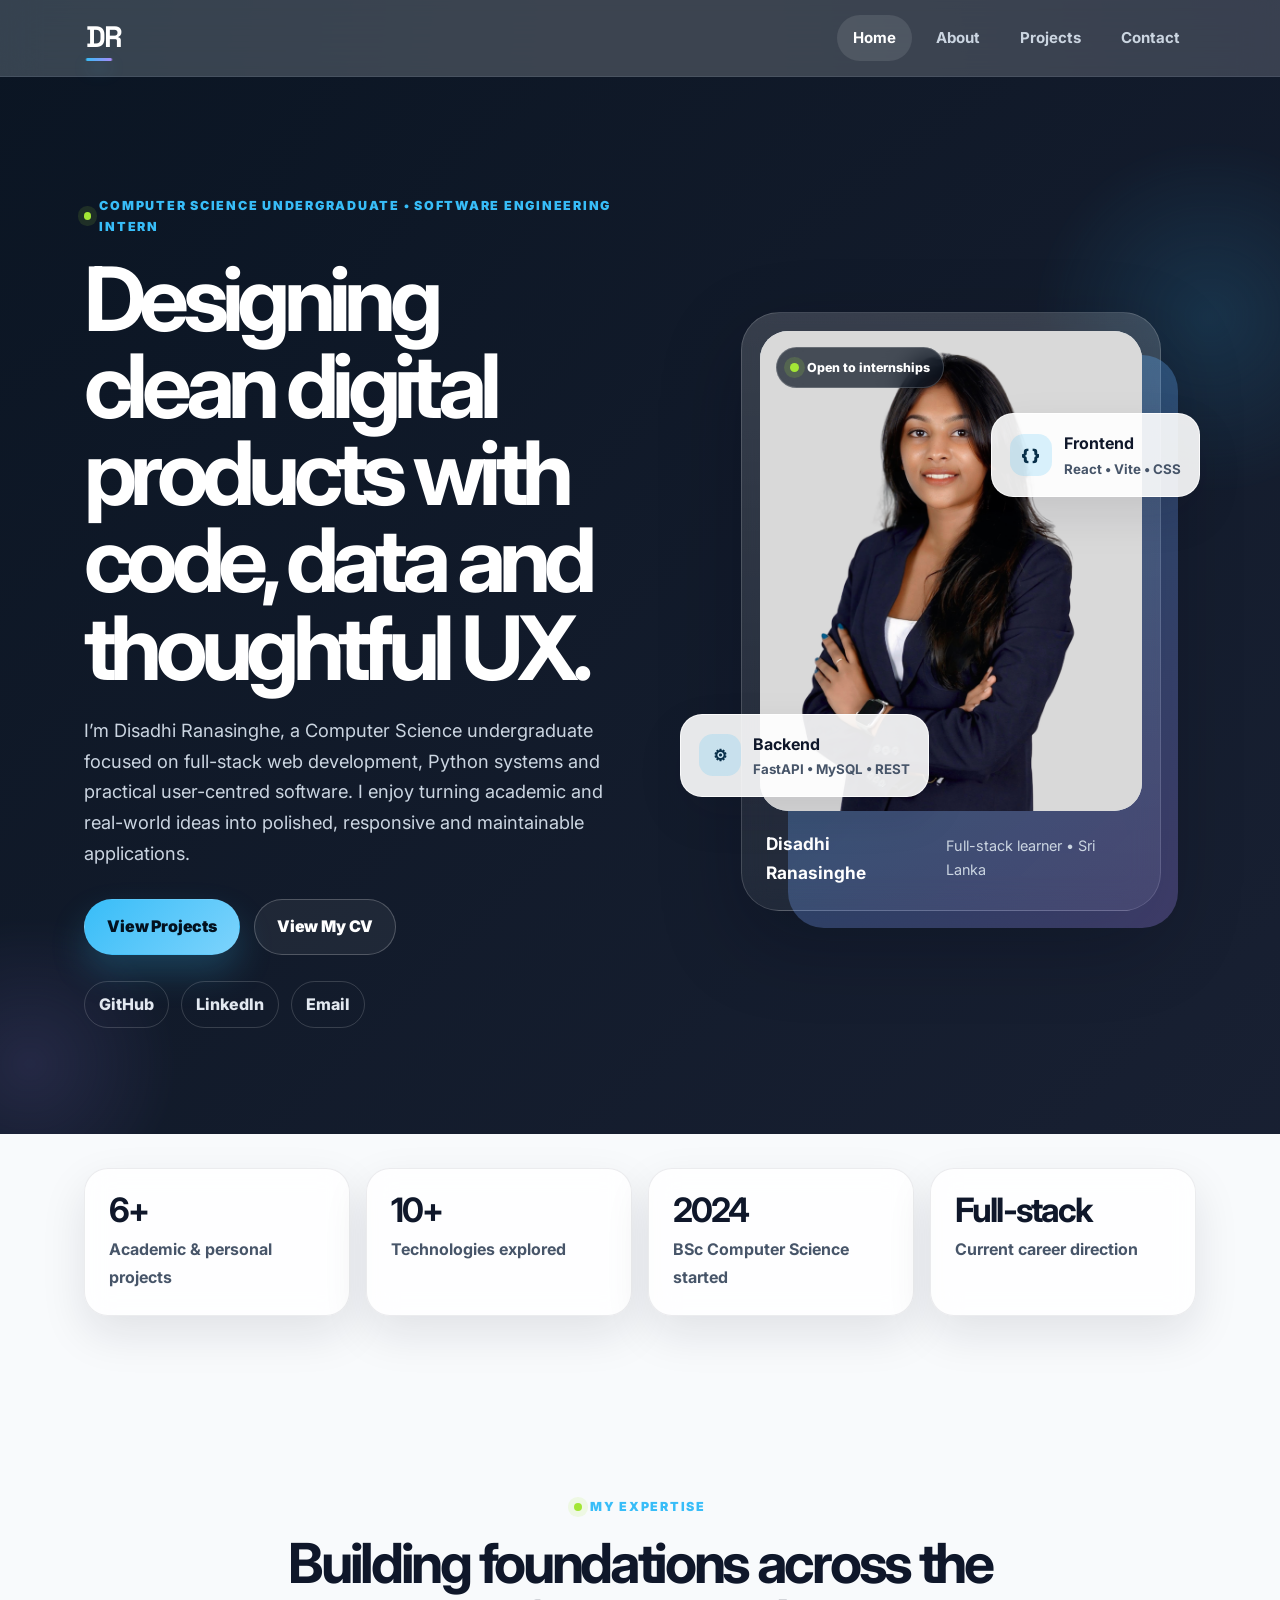
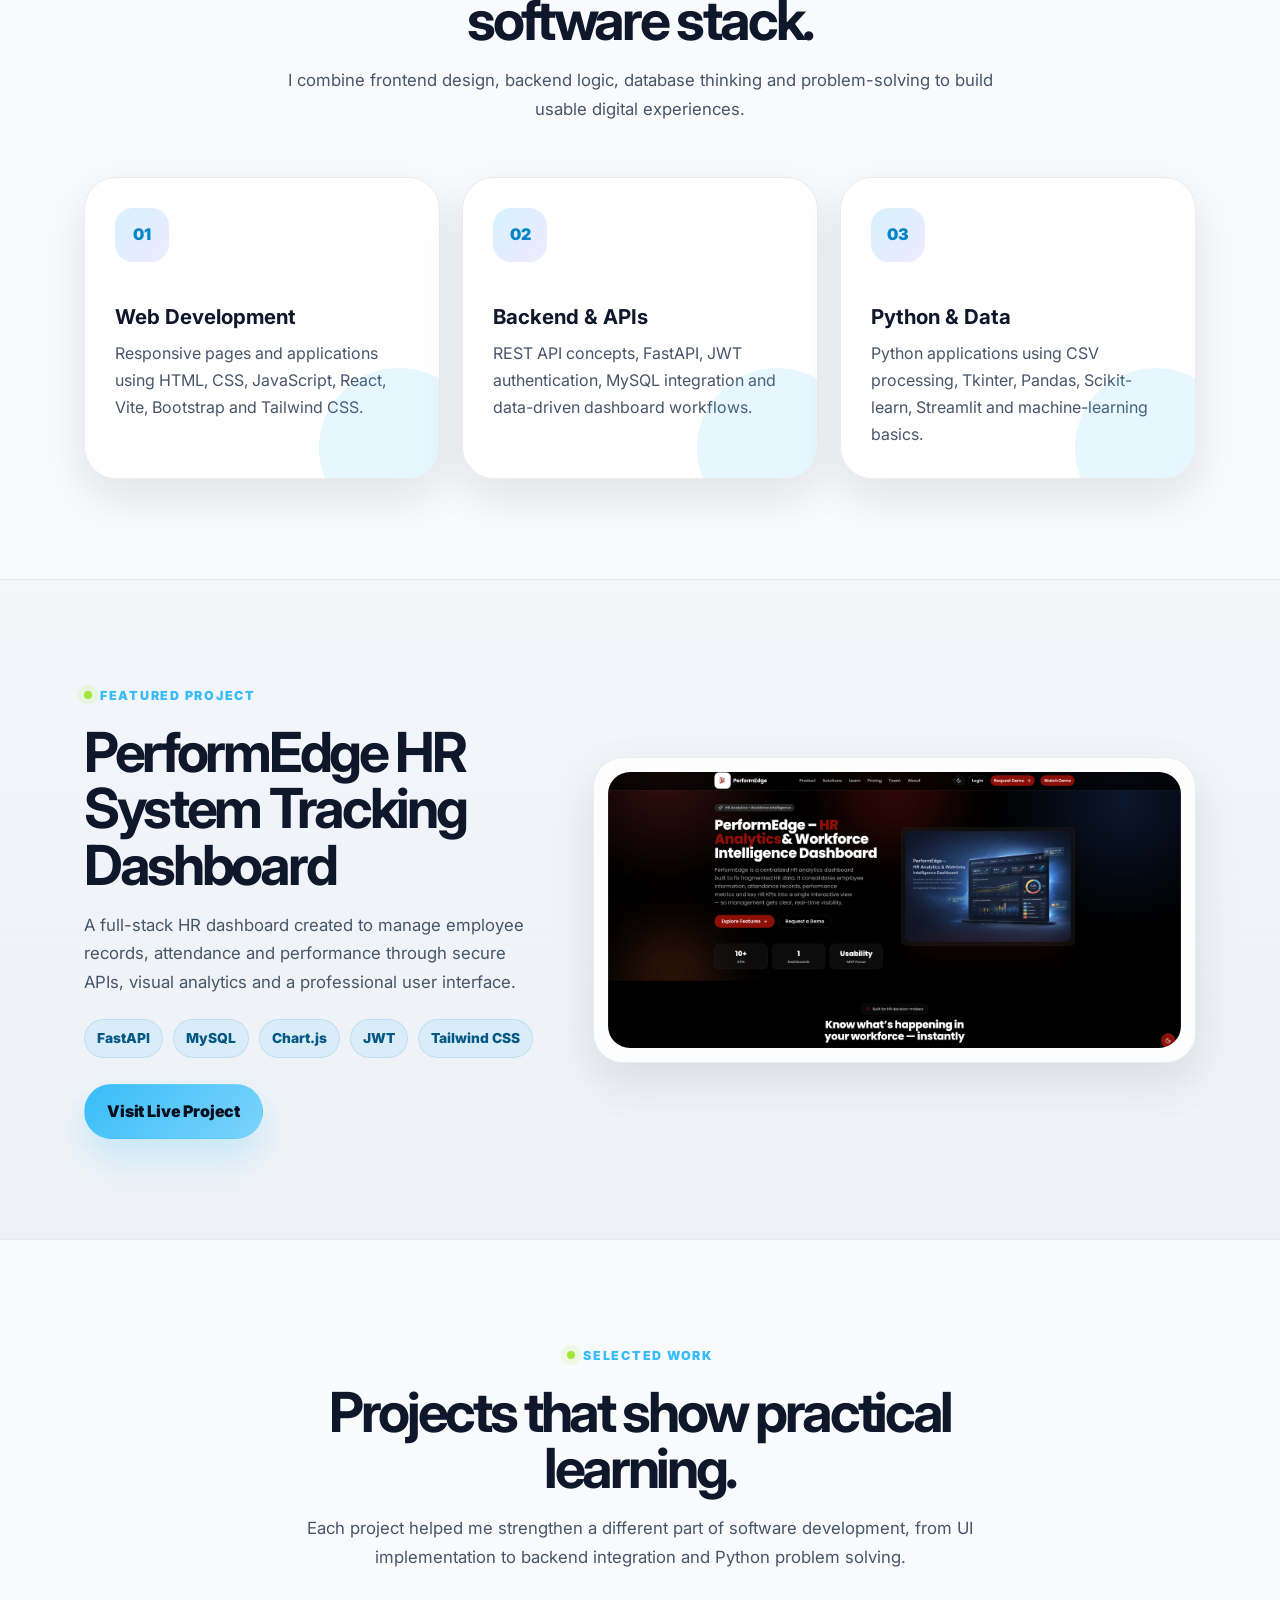
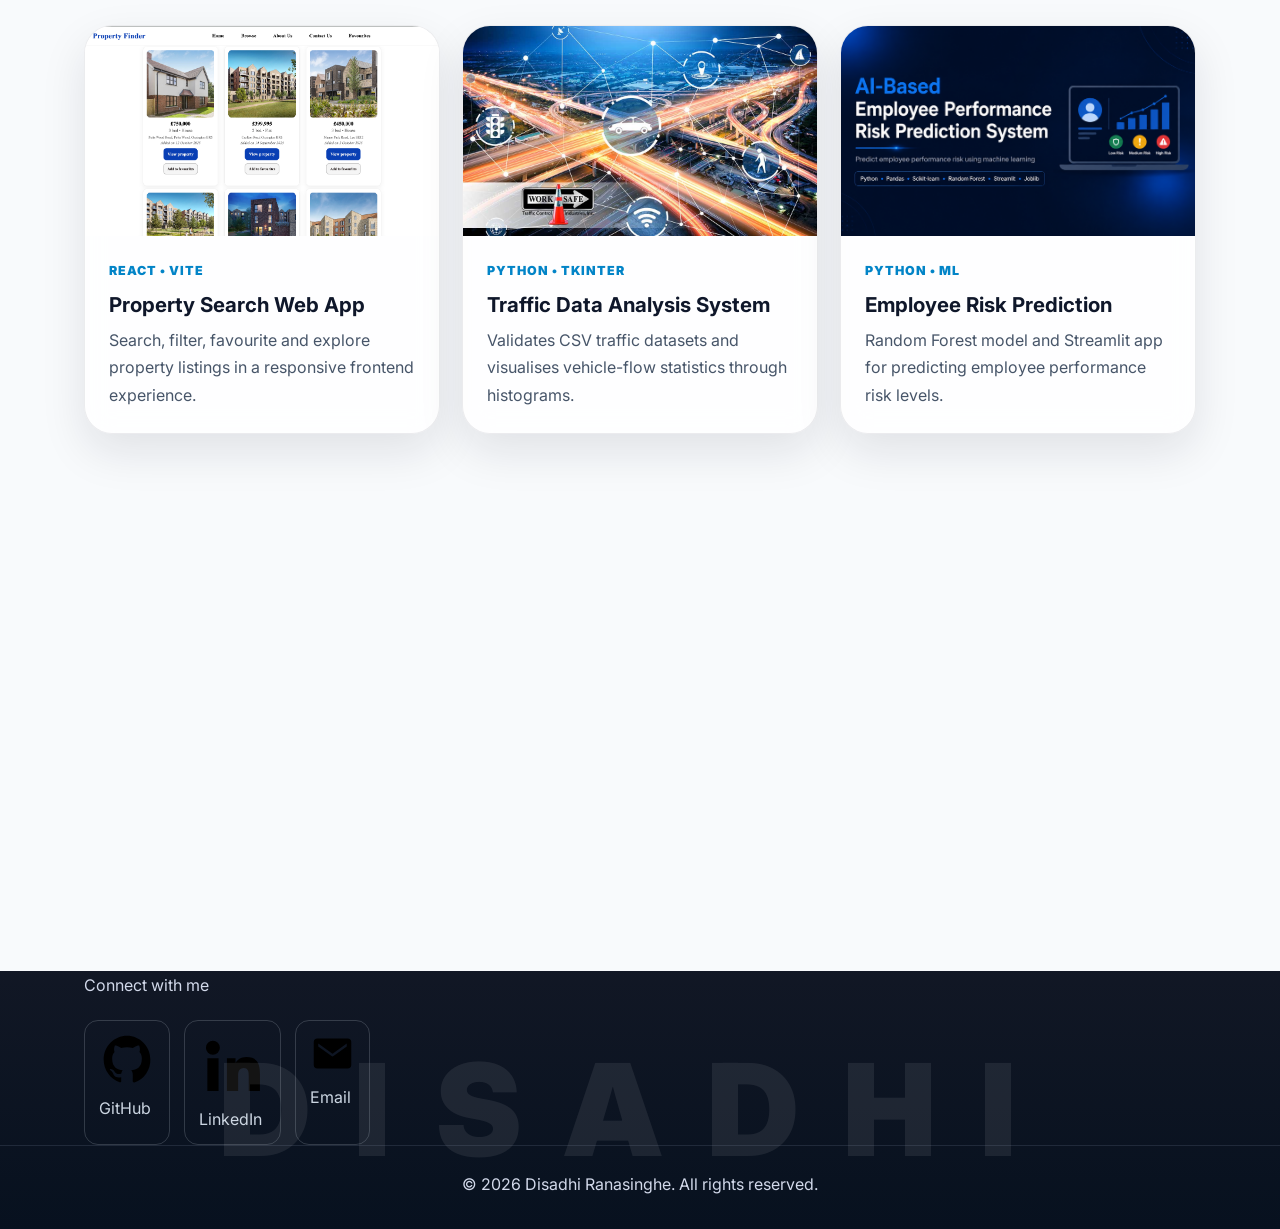
==== commit 2ffff0d6: "Simplify footer by removing extra details Removed detailed footer information and replaced it with a" ====
--- a/index.html
+++ b/index.html
@@ -187,35 +187,24 @@
   </main>
 
   <footer class="footer">
-    <div class="container footer-grid">
-      <div class="footer-brand">
-        <p class="footer-brand-title">About</p>
-        <p>Computer Science undergraduate building polished full-stack applications, data solutions and clean UX experiences with a practical engineering approach.</p>
-        <div class="footer-social">
-          <a href="https://github.com/disdyy" target="_blank" rel="noopener">GitHub</a>
-          <a href="https://www.linkedin.com/in/disadhi-ranasinghe-a74734332/" target="_blank" rel="noopener">LinkedIn</a>
-          <a href="mailto:ranasinghedisadhi@gmail.com">Email</a>
-        </div>
-      </div>
-      <div class="footer-links-group">
-        <h4>Quick Links</h4>
-        <ul class="footer-links">
-          <li><a href="index.html">Home</a></li>
-          <li><a href="about.html">About</a></li>
-          <li><a href="blog.html">Projects</a></li>
-          <li><a href="contact.html">Contact</a></li>
-        </ul>
-      </div>
-      <div class="footer-contact">
-        <h4>Contact Info</h4>
-        <p>ranasinghedisadhi@gmail.com</p>
-        <p>+94 77 325 1508</p>
-        <p>Panadura, Sri Lanka</p>
+    <div class="container footer-social-only">
+      <p class="footer-social-title">Connect with me</p>
+      <div class="footer-social" aria-label="Social media links">
+        <a href="https://github.com/disdyy" target="_blank" rel="noopener" aria-label="GitHub">
+          <svg viewBox="0 0 24 24" aria-hidden="true"><path d="M12 2C6.48 2 2 6.58 2 12.26c0 4.53 2.87 8.37 6.84 9.73.5.1.68-.22.68-.49 0-.24-.01-.88-.01-1.73-2.78.62-3.37-1.37-3.37-1.37-.45-1.18-1.11-1.49-1.11-1.49-.91-.64.07-.63.07-.63 1 .07 1.53 1.06 1.53 1.06.9 1.57 2.36 1.12 2.93.86.09-.67.35-1.12.63-1.38-2.22-.26-4.56-1.14-4.56-5.07 0-1.12.39-2.04 1.03-2.76-.1-.26-.45-1.31.1-2.72 0 0 .84-.28 2.75 1.05A9.3 9.3 0 0 1 12 6.98c.85 0 1.7.12 2.5.34 1.9-1.33 2.74-1.05 2.74-1.05.55 1.41.2 2.46.1 2.72.64.72 1.03 1.64 1.03 2.76 0 3.94-2.34 4.81-4.57 5.07.36.32.68.95.68 1.92 0 1.38-.01 2.5-.01 2.84 0 .27.18.59.69.49A10.08 10.08 0 0 0 22 12.26C22 6.58 17.52 2 12 2Z"/></svg>
+          <span>GitHub</span>
+        </a>
+        <a href="https://www.linkedin.com/in/disadhi-ranasinghe-a74734332/" target="_blank" rel="noopener" aria-label="LinkedIn">
+          <svg viewBox="0 0 24 24" aria-hidden="true"><path d="M4.98 3.5a2.5 2.5 0 1 1 0 5 2.5 2.5 0 0 1 0-5ZM3 9.8h4v11.7H3V9.8Zm6.24 0h3.84v1.6h.05c.54-1.02 1.86-2.1 3.83-2.1 4.1 0 4.86 2.7 4.86 6.21v5.99h-4v-5.31c0-1.27-.02-2.9-1.77-2.9-1.77 0-2.04 1.38-2.04 2.8v5.41h-4V9.8Z"/></svg>
+          <span>LinkedIn</span>
+        </a>
+        <a href="mailto:ranasinghedisadhi@gmail.com" aria-label="Email">
+          <svg viewBox="0 0 24 24" aria-hidden="true"><path d="M20 4H4a2 2 0 0 0-2 2v12a2 2 0 0 0 2 2h16a2 2 0 0 0 2-2V6a2 2 0 0 0-2-2Zm-.4 4.25-7.07 5.1a.9.9 0 0 1-1.06 0L4.4 8.25V6.7l7.6 5.47 7.6-5.47v1.55Z"/></svg>
+          <span>Email</span>
+        </a>
       </div>
     </div>
-    <div class="footer-bottom">
-      <p>&copy; <span id="year"></span> Disadhi Ranasinghe. All rights reserved.</p>
-    </div>
+    <div class="footer-bottom"><p>&copy; <span id="year"></span> Disadhi Ranasinghe. All rights reserved.</p></div>
   </footer>
 
   <script src="script.js"></script>
--- a/style.css
+++ b/style.css
@@ -1,4 +1,4 @@
-@import url('https://fonts.googleapis.com/css2?family=Inter:wght@300;400;500;600;700;800;900&display=swap');
+@import url('https://fonts.googleapis.com/css2?family=Inter:wght@300;400;500;600;700;800;900&family=Space+Grotesk:wght@500;600;700&display=swap');
 
 :root {
   --bg: #07111f;
@@ -40,7 +40,7 @@
 a { text-decoration: none; color: inherit; }
 ul { list-style: none; }
 button, input, textarea { font: inherit; }
-.container { width: min(1160px, 90%); margin: 0 auto; }
+.container { width: min(1160px, 90%); max-width: 1160px; margin: 0 auto; padding-inline: 20px; }
 .section { padding: 100px 0; }
 .compact-section { padding: 34px 0 76px; }
 .top-space { margin-top: 26px; }
@@ -61,7 +61,57 @@
   justify-content: space-between;
   gap: 24px;
 }
-.logo,
+.logo {
+  position: relative;
+  display: inline-flex;
+  align-items: center;
+  justify-content: center;
+  min-width: auto;
+  height: auto;
+  padding: 8px 2px;
+  background: transparent;
+  border: 0;
+  box-shadow: none;
+  color: var(--white);
+  font-family: 'Space Grotesk', 'Inter', sans-serif;
+  font-size: 1.85rem;
+  font-weight: 700;
+  line-height: 1;
+  letter-spacing: -0.055em;
+  text-transform: uppercase;
+}
+.logo::before {
+  content: "";
+  position: absolute;
+  inset: -8px -14px;
+  border-radius: 999px;
+  background: linear-gradient(135deg, rgba(56, 189, 248, 0.16), rgba(167, 139, 250, 0.12));
+  opacity: 0;
+  transform: scale(0.92);
+  transition: var(--transition);
+}
+.logo::after {
+  content: "";
+  position: absolute;
+  left: 2px;
+  right: 2px;
+  bottom: 0;
+  height: 3px;
+  border-radius: 999px;
+  background: linear-gradient(90deg, var(--primary), var(--accent));
+  box-shadow: 0 8px 20px rgba(56, 189, 248, 0.28);
+  transform: scaleX(0.72);
+  transform-origin: left;
+  transition: var(--transition);
+}
+.logo:hover::before,
+.logo:focus-visible::before {
+  opacity: 1;
+  transform: scale(1);
+}
+.logo:hover::after,
+.logo:focus-visible::after { transform: scaleX(1); }
+.logo:focus-visible { outline: none; }
 .footer-logo {
   width: 48px;
   height: 48px;
@@ -76,13 +126,6 @@
   box-shadow: 0 12px 30px rgba(56, 189, 248, 0.22);
   overflow: hidden;
 }
-.logo img,
-.footer-logo img {
-  width: 100%;
-  height: 100%;
-  object-fit: cover;
-}
-.logo span { opacity: 0.75; }
 .nav { display: flex; align-items: center; gap: 8px; }
 .nav a {
   color: #cbd5e1;
@@ -659,6 +702,7 @@
   box-shadow: 0 0 0 4px rgba(56, 189, 248, 0.14);
 }
 .contact-form button { margin-top: 12px; width: max-content; }
+.contact-form button:disabled { opacity: 0.7; cursor: not-allowed; }
 .form-note { color: var(--body); font-size: 0.92rem; }
 .professional-summary {
   max-width: 900px;
@@ -717,6 +761,7 @@
   text-align: center;
   border-top: 1px solid rgba(148, 163, 184, 0.16);
 }
+.footer-bottom p { max-width: none; margin: 0 auto; text-align: center; }
 @media (max-width: 920px) {
   .footer-grid { grid-template-columns: 1fr; }
 }
@@ -841,16 +886,23 @@
 }
 
 @media (max-width: 520px) {
+  .container { padding-inline: 16px; }
   .hero-buttons,
   .about-actions,
   .project-actions,
   .contact-actions { flex-direction: column; align-items: stretch; }
   .btn { width: 100%; }
+  .hero-home { padding: 68px 0 66px; }
+  .page-hero { padding: 64px 0 54px; }
+  .hero-grid, .page-hero-grid, .split-grid, .modern-about-grid, .skill-layout, .contact-grid { gap: 28px; }
   .profile-card { border-radius: 28px; padding: 12px; }
   .profile-card::before { display: none; }
   .profile-card img { height: 360px; border-radius: 22px; }
   .status-pill { top: 24px; left: 24px; }
   .about-image img { height: 430px; }
+  .about-image img,
+  .project-preview img,
+  .certificate-card img { max-height: 320px; height: auto; }
   .loader-box { padding: 30px 22px; }
   .section-heading h2,
   .about-text h2,
@@ -862,3 +914,20 @@
   .footer-social { width: 100%; justify-content: flex-start; }
   .footer-links { gap: 10px; }
 }
+
+@media (max-width: 440px) {
+  .section { padding: 48px 0; }
+  .compact-section { padding: 22px 0 42px; }
+  .hero-orb,
+  .hero-orb-one,
+  .hero-orb-two,
+  .profile-card::before { display: none; }
+  .hero-text h1,
+  .page-hero h1 { font-size: clamp(2rem, 10vw, 2.8rem); }
+  .lead { font-size: 0.98rem; }
+  .timeline { grid-template-columns: 1fr; }
+  .footer::before { font-size: 3rem; top: 10px; }
+  .footer-grid { gap: 18px; padding-top: 42px; }
+  .nav { inset: 76px 12px auto 12px; padding: 14px; }
+  .contact-strip-inner { flex-direction: column; gap: 18px; }
+}
